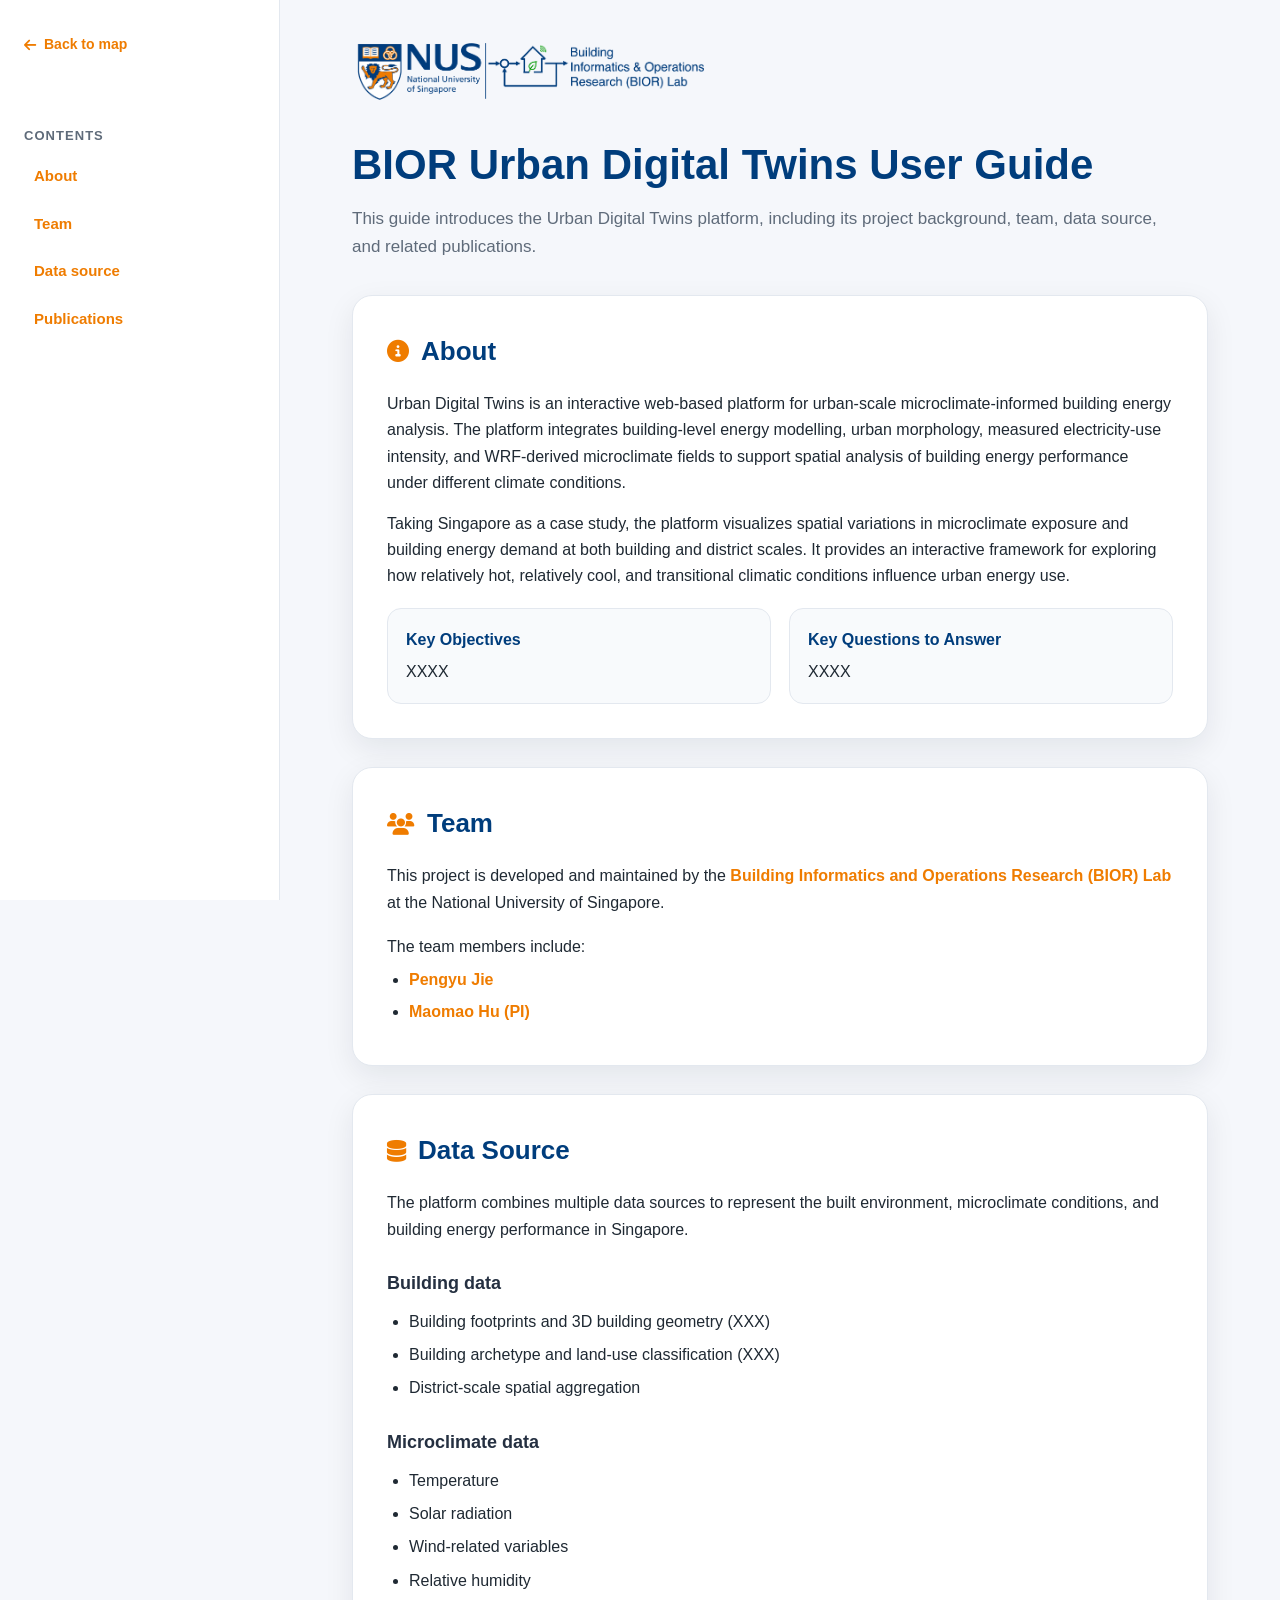
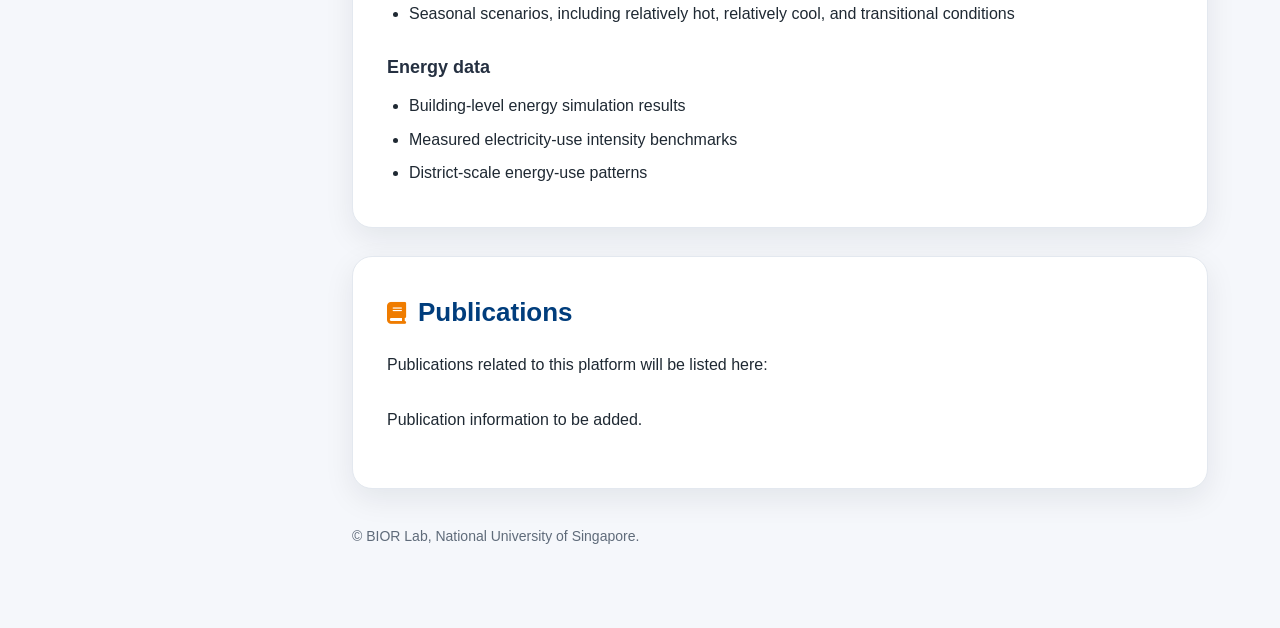
==== guide/index.html @ a91de974 "add user guide" ====
<!DOCTYPE html>
<html lang="en">
<head>
  <meta charset="UTF-8" />
  <meta name="viewport" content="width=device-width, initial-scale=1.0" />
  <title>User guide | Urban Digital Twins</title>

  <link rel="icon" href="../icon.png" />
  <link rel="stylesheet" href="https://cdnjs.cloudflare.com/ajax/libs/font-awesome/6.5.0/css/all.min.css" />

  <style>
    :root {
      --nus-blue: #003d7c;
      --nus-orange: #ef7c00;
      --text-main: #1f2933;
      --text-muted: #5f6b7a;
      --bg-main: #f5f7fb;
      --bg-card: #ffffff;
      --border: #e3e8ef;
      --shadow: 0 10px 30px rgba(15, 23, 42, 0.08);
    }

    * {
      box-sizing: border-box;
    }

    html {
      scroll-behavior: smooth;
    }

    body {
      margin: 0;
      font-family: Arial, Helvetica, sans-serif;
      background: var(--bg-main);
      color: var(--text-main);
      line-height: 1.65;
    }

    a {
      color: var(--nus-orange);
      text-decoration: none;
      font-weight: 700;
    }

    a:hover {
      color: var(--nus-blue);
      text-decoration: underline;
    }

    .page {
      display: grid;
      grid-template-columns: 280px minmax(0, 1fr);
      min-height: 100vh;
    }

    .sidebar {
      position: sticky;
      top: 0;
      height: 100vh;
      padding: 32px 24px;
      background: #ffffff;
      border-right: 1px solid var(--border);
      overflow-y: auto;
    }

    .back-link {
      display: inline-flex;
      align-items: center;
      gap: 8px;
      margin-bottom: 48px;
      color: var(--nus-orange);
      font-size: 14px;
      font-weight: 700;
      text-decoration: none;
    }

    .back-link:hover {
      color: var(--nus-blue);
      text-decoration: none;
    }

    .nav-title {
      margin: 20px 0 10px;
      font-size: 13px;
      font-weight: 700;
      color: var(--text-muted);
      text-transform: uppercase;
      letter-spacing: 0.08em;
    }

    .nav-list {
      list-style: none;
      padding: 0;
      margin: 0;
    }

    .nav-list a {
      display: block;
      padding: 8px 10px;
      border-radius: 8px;
      color: var(--nus-orange);
      font-size: 15px;
      font-weight: 700;
      text-decoration: none;
    }

    .nav-list a:hover {
      background: #fff4e8;
      color: var(--nus-blue);
      text-decoration: none;
    }

    .content {
      padding: 36px 72px 80px;
      max-width: 1180px;
    }

    .top-logo {
      display: flex;
      justify-content: flex-start;
      align-items: center;
      margin-bottom: 34px;
    }

    .top-logo img {
      width: 360px;
      max-width: 100%;
      height: auto;
    }

    .hero {
      margin-bottom: 34px;
    }

    .eyebrow {
      margin-bottom: 10px;
      color: var(--nus-orange);
      font-size: 13px;
      font-weight: 800;
      letter-spacing: 0.12em;
      text-transform: uppercase;
    }

    h1 {
      margin: 0 0 16px;
      color: var(--nus-blue);
      font-size: 42px;
      line-height: 1.15;
    }

    .hero p {
      max-width: 820px;
      margin: 0;
      color: var(--text-muted);
      font-size: 17px;
    }

    section {
      margin-top: 28px;
      padding: 34px;
      background: var(--bg-card);
      border: 1px solid var(--border);
      border-radius: 20px;
      box-shadow: var(--shadow);
    }

    h2 {
      display: flex;
      align-items: center;
      gap: 12px;
      margin: 0 0 18px;
      color: var(--nus-blue);
      font-size: 26px;
    }

    h2 i {
      color: var(--nus-orange);
      font-size: 22px;
    }

    h3 {
      margin: 26px 0 10px;
      color: #253041;
      font-size: 18px;
    }

    p {
      margin: 0 0 14px;
    }

    ul {
      margin: 10px 0 0;
      padding-left: 22px;
    }

    li {
      margin: 7px 0;
    }

    .info-grid {
      display: grid;
      grid-template-columns: repeat(2, minmax(0, 1fr));
      gap: 18px;
      margin-top: 18px;
    }

    .info-card {
      padding: 18px;
      background: #f8fafc;
      border: 1px solid var(--border);
      border-radius: 14px;
    }

    .info-card strong {
      display: block;
      margin-bottom: 6px;
      color: var(--nus-blue);
    }

    .team-intro {
      margin-top: 18px;
      margin-bottom: 6px;
      text-align: left;
    }

    .team-list {
      margin-top: 0;
      padding-left: 22px;
    }

    .team-list li {
      margin: 6px 0;
    }

    .publication-list {
      padding-left: 0;
      list-style: none;
    }

    .publication-list li {
      padding: 14px 0;
      border-bottom: 1px solid var(--border);
    }

    .publication-list li:last-child {
      border-bottom: none;
    }

    .footer {
      margin-top: 36px;
      color: var(--text-muted);
      font-size: 14px;
    }

    @media (max-width: 900px) {
      .page {
        grid-template-columns: 1fr;
      }

      .sidebar {
        position: relative;
        height: auto;
        border-right: none;
        border-bottom: 1px solid var(--border);
      }

      .content {
        padding: 28px 22px 60px;
      }

      .top-logo img {
        width: 300px;
      }

      h1 {
        font-size: 34px;
      }

      .info-grid {
        grid-template-columns: 1fr;
      }
    }
  </style>
</head>

<body>
  <div class="page">
    <aside class="sidebar">
      <a class="back-link" href="../">
        <i class="fa-solid fa-arrow-left"></i>
        Back to map
      </a>

      <div class="nav-title">Contents</div>
      <ul class="nav-list">
        <li><a href="#about">About</a></li>
        <li><a href="#team">Team</a></li>
        <li><a href="#data">Data source</a></li>
        <li><a href="#publications">Publications</a></li>
      </ul>
    </aside>

    <main class="content">
      <div class="top-logo">
        <img src="../bior_logo.png" alt="BIOR Lab logo" />
      </div>

      <div class="hero">
        <h1>BIOR Urban Digital Twins User Guide</h1>
        <p>
          This guide introduces the Urban Digital Twins platform, including its project background,
          team, data source, and related publications.
        </p>
      </div>

      <section id="about">
        <h2><i class="fa-solid fa-circle-info"></i>About</h2>

        <p>
          Urban Digital Twins is an interactive web-based platform for urban-scale
          microclimate-informed building energy analysis. The platform integrates building-level
          energy modelling, urban morphology, measured electricity-use intensity, and
          WRF-derived microclimate fields to support spatial analysis of building energy
          performance under different climate conditions.
        </p>

        <p>
          Taking Singapore as a case study, the platform visualizes spatial variations in
          microclimate exposure and building energy demand at both building and district scales.
          It provides an interactive framework for exploring how relatively hot, relatively cool,
          and transitional climatic conditions influence urban energy use.
        </p>

        <div class="info-grid">
          <div class="info-card">
            <strong>Key Objectives</strong>
            XXXX
          </div>

          <div class="info-card">
            <strong>Key Questions to Answer</strong>
            XXXX
          </div>
        </div>
      </section>

      <section id="team">
        <h2><i class="fa-solid fa-users"></i>Team</h2>

        <p>
          This project is developed and maintained by the
          <a href="https://maomaohu.net/" target="_blank" rel="noopener noreferrer">
            <strong>Building Informatics and Operations Research (BIOR) Lab</strong>
          </a>
          at the National University of Singapore.
        </p>

        <p class="team-intro">
          The team members include:
        </p>

        <ul class="team-list">
          <li>
            <a href="https://maomaohu.net/members/pengyujie/" target="_blank" rel="noopener noreferrer">
              Pengyu Jie
            </a>
          </li>
          <li>
            <a href="https://maomaohu.net/members/maomaohu/" target="_blank" rel="noopener noreferrer">
              Maomao Hu (PI)
            </a>
          </li>
        </ul>
      </section>

      <section id="data">
        <h2><i class="fa-solid fa-database"></i>Data Source</h2>

        <p>
          The platform combines multiple data sources to represent the built environment,
          microclimate conditions, and building energy performance in Singapore.
        </p>

        <h3>Building data</h3>
        <ul>
          <li>Building footprints and 3D building geometry (XXX)</li>
          <li>Building archetype and land-use classification (XXX)</li>
          <li>District-scale spatial aggregation</li>
        </ul>

        <h3>Microclimate data</h3>
        <ul>
          <li>Temperature</li>
          <li>Solar radiation</li>
          <li>Wind-related variables</li>
          <li>Relative humidity</li>
          <li>Seasonal scenarios, including relatively hot, relatively cool, and transitional conditions</li>
        </ul>

        <h3>Energy data</h3>
        <ul>
          <li>Building-level energy simulation results</li>
          <li>Measured electricity-use intensity benchmarks</li>
          <li>District-scale energy-use patterns</li>
        </ul>
      </section>

      <section id="publications">
        <h2><i class="fa-solid fa-book"></i>Publications</h2>

        <p>
          Publications related to this platform will be listed here:
        </p>

        <ul class="publication-list">
          <li>
            Publication information to be added.
          </li>
        </ul>
      </section>

      <div class="footer">
        © BIOR Lab, National University of Singapore.
      </div>
    </main>
  </div>
</body>
</html>
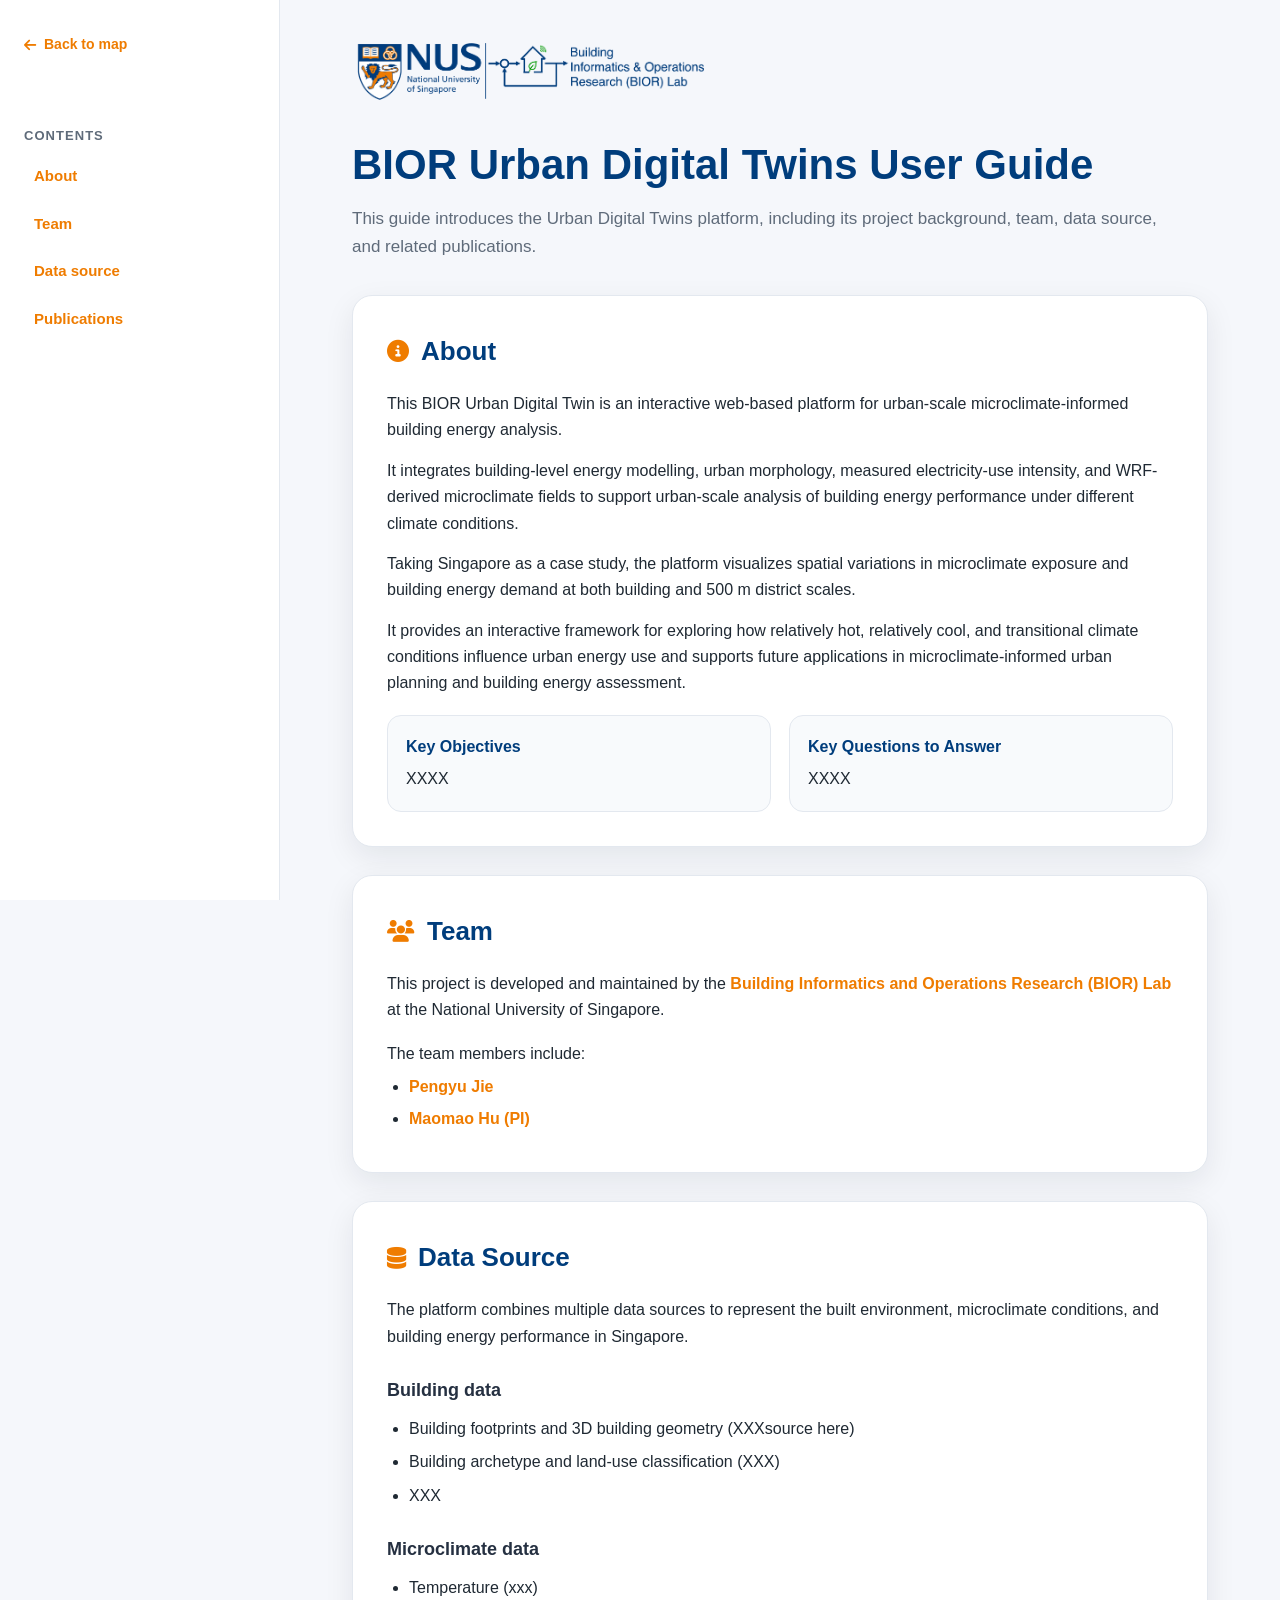
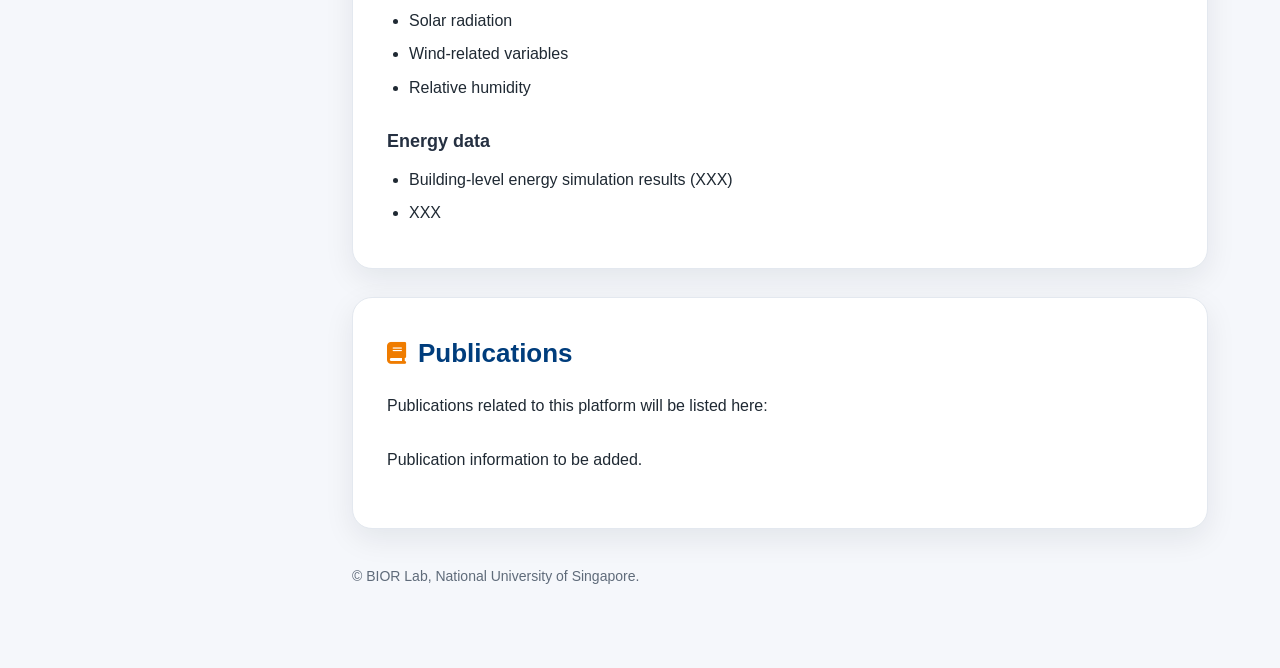
==== commit 3a072493: "abbreviation full name" ====
--- a/guide/index.html
+++ b/guide/index.html
@@ -316,20 +316,29 @@
       <section id="about">
         <h2><i class="fa-solid fa-circle-info"></i>About</h2>
 
-        <p>
-          Urban Digital Twins is an interactive web-based platform for urban-scale
-          microclimate-informed building energy analysis. The platform integrates building-level
-          energy modelling, urban morphology, measured electricity-use intensity, and
-          WRF-derived microclimate fields to support spatial analysis of building energy
-          performance under different climate conditions.
-        </p>
-
-        <p>
-          Taking Singapore as a case study, the platform visualizes spatial variations in
-          microclimate exposure and building energy demand at both building and district scales.
-          It provides an interactive framework for exploring how relatively hot, relatively cool,
-          and transitional climatic conditions influence urban energy use.
-        </p>
+          <p>
+            This BIOR Urban Digital Twin is an interactive web-based platform for urban-scale
+            microclimate-informed building energy analysis.
+          </p>
+
+          <p>
+            It integrates building-level energy modelling, urban morphology,
+            measured electricity-use intensity, and WRF-derived microclimate fields to support
+            urban-scale analysis of building energy performance under different climate conditions.
+          </p>
+
+          <p>
+            Taking Singapore as a case study, the platform visualizes spatial variations in
+            microclimate exposure and building energy demand at both building and 500 m district
+            scales.
+          </p>
+
+          <p>
+            It provides an interactive framework for exploring how relatively hot,
+            relatively cool, and transitional climate conditions influence urban energy use and
+            supports future applications in microclimate-informed urban planning and building
+            energy assessment.
+          </p>
 
         <div class="info-grid">
           <div class="info-card">
@@ -383,25 +392,23 @@
 
         <h3>Building data</h3>
         <ul>
-          <li>Building footprints and 3D building geometry (XXX)</li>
+          <li>Building footprints and 3D building geometry (XXXsource here)</li>
           <li>Building archetype and land-use classification (XXX)</li>
-          <li>District-scale spatial aggregation</li>
+          <li>XXX</li>
         </ul>
 
         <h3>Microclimate data</h3>
         <ul>
-          <li>Temperature</li>
+          <li>Temperature (xxx)</li>
           <li>Solar radiation</li>
           <li>Wind-related variables</li>
           <li>Relative humidity</li>
-          <li>Seasonal scenarios, including relatively hot, relatively cool, and transitional conditions</li>
         </ul>
 
         <h3>Energy data</h3>
         <ul>
-          <li>Building-level energy simulation results</li>
-          <li>Measured electricity-use intensity benchmarks</li>
-          <li>District-scale energy-use patterns</li>
+          <li>Building-level energy simulation results (XXX)</li>
+          <li>XXX</li>
         </ul>
       </section>
 
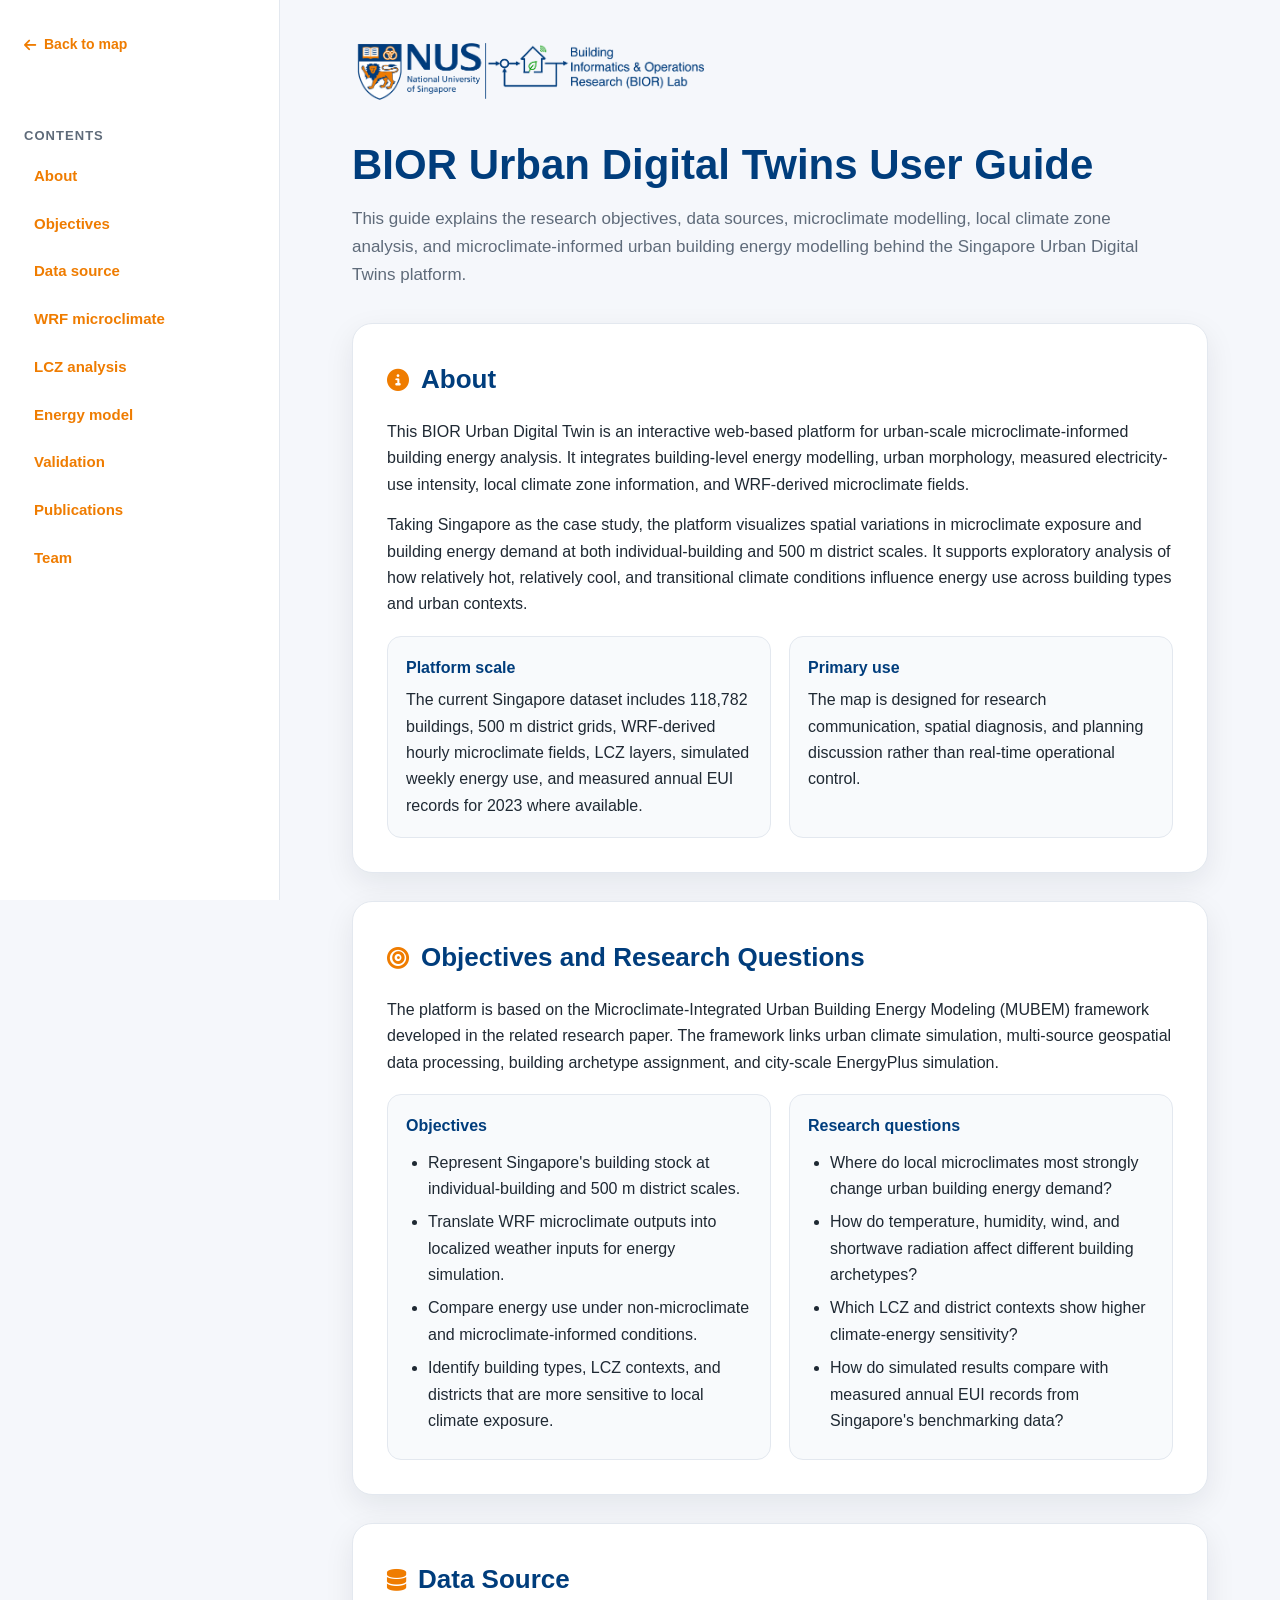
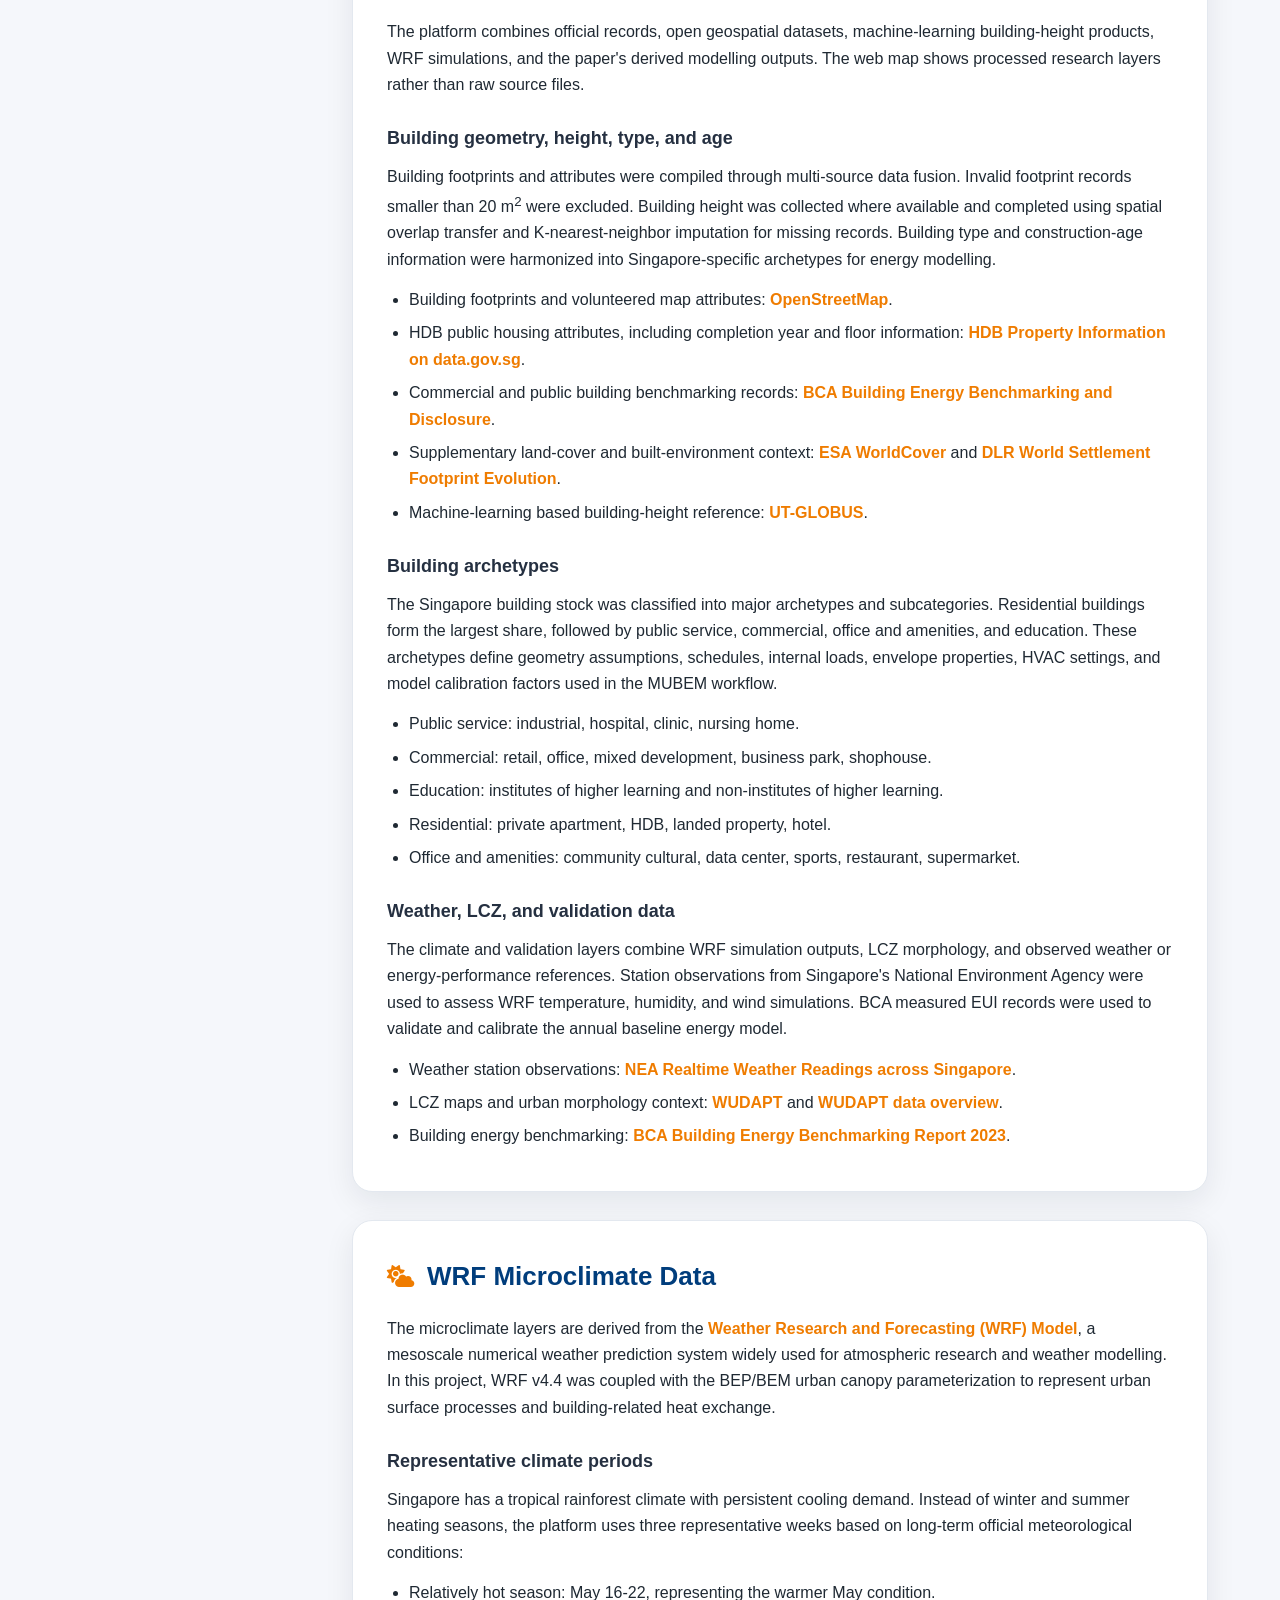
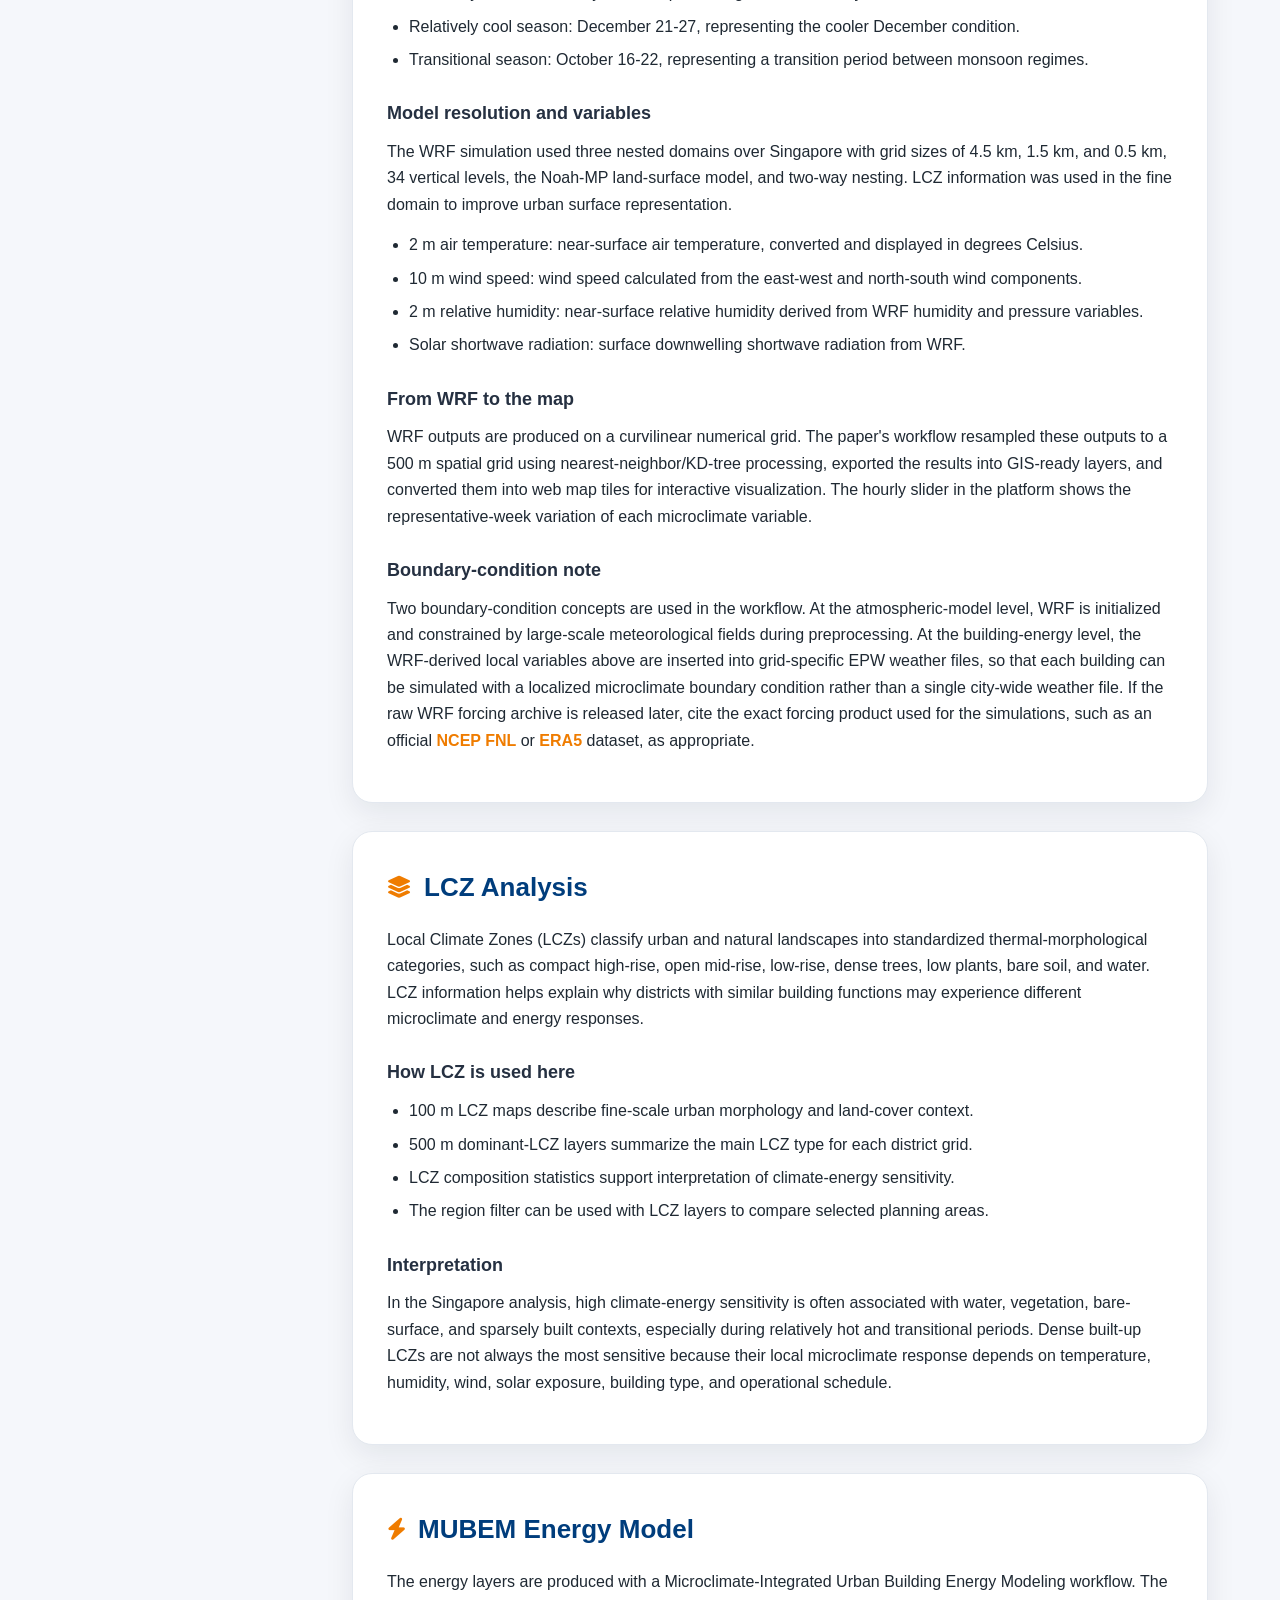
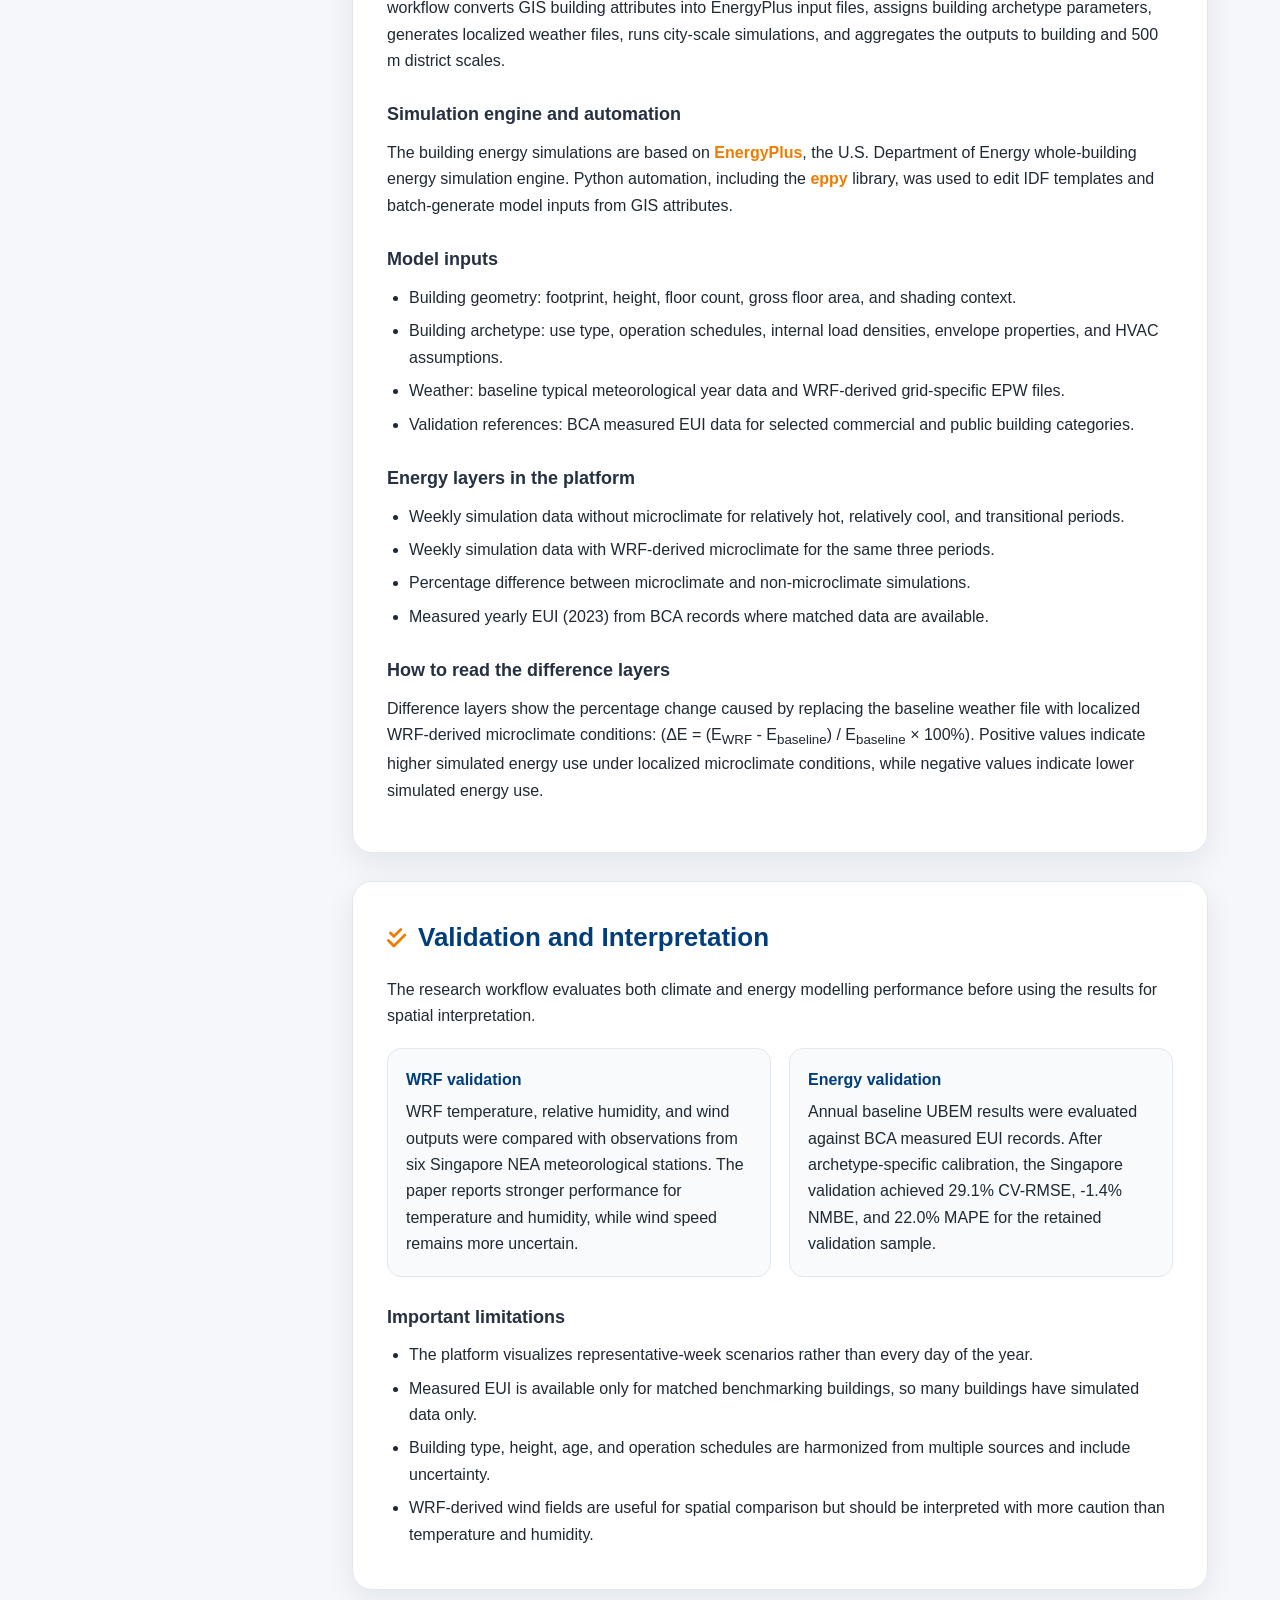
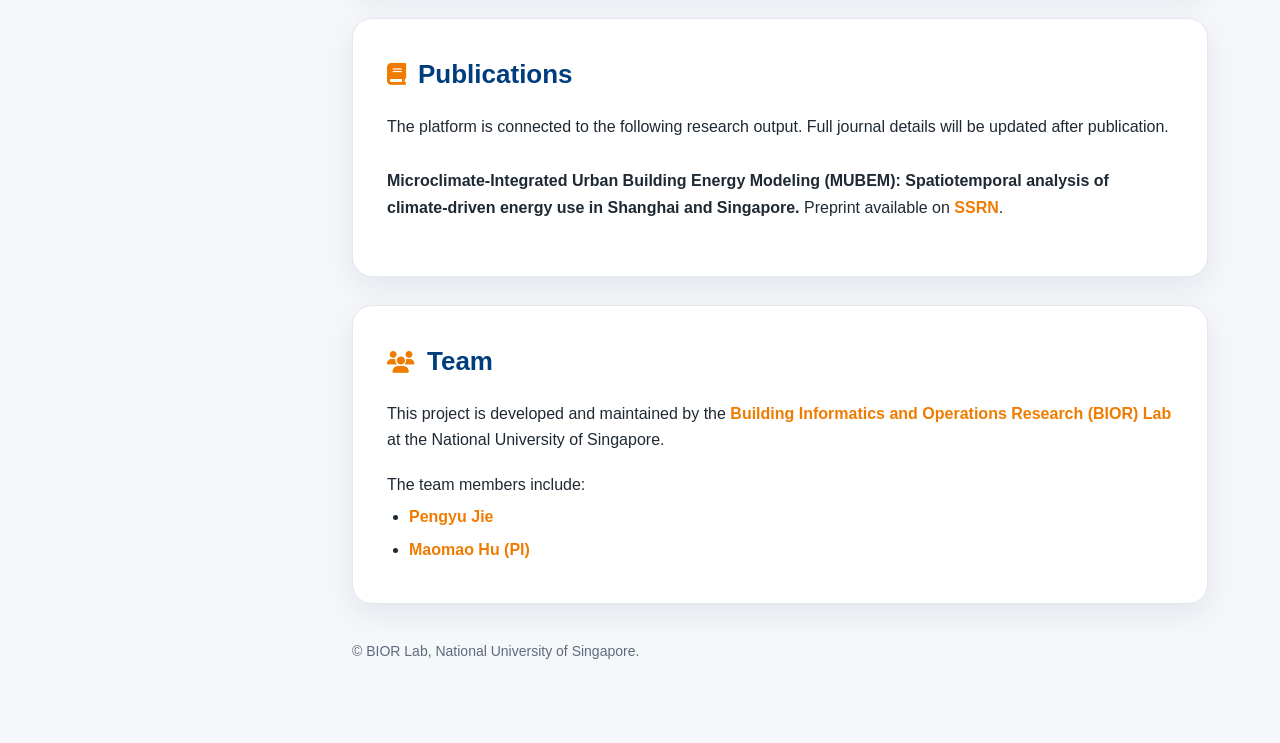
==== commit 27310185: "Clarify weather and EUI labels" ====
--- a/guide/index.html
+++ b/guide/index.html
@@ -294,9 +294,14 @@
       <div class="nav-title">Contents</div>
       <ul class="nav-list">
         <li><a href="#about">About</a></li>
+        <li><a href="#objectives">Objectives</a></li>
+        <li><a href="#data">Data source</a></li>
+        <li><a href="#microclimate">WRF microclimate</a></li>
+        <li><a href="#lcz">LCZ analysis</a></li>
+        <li><a href="#energy">Energy model</a></li>
+        <li><a href="#validation">Validation</a></li>
+        <li><a href="#publications">Publications</a></li>
         <li><a href="#team">Team</a></li>
-        <li><a href="#data">Data source</a></li>
-        <li><a href="#publications">Publications</a></li>
       </ul>
     </aside>
 
@@ -308,49 +313,356 @@
       <div class="hero">
         <h1>BIOR Urban Digital Twins User Guide</h1>
         <p>
-          This guide introduces the Urban Digital Twins platform, including its project background,
-          team, data source, and related publications.
+          This guide explains the research objectives, data sources, microclimate modelling,
+          local climate zone analysis, and microclimate-informed urban building energy modelling
+          behind the Singapore Urban Digital Twins platform.
         </p>
       </div>
 
       <section id="about">
         <h2><i class="fa-solid fa-circle-info"></i>About</h2>
 
-          <p>
-            This BIOR Urban Digital Twin is an interactive web-based platform for urban-scale
-            microclimate-informed building energy analysis.
-          </p>
-
-          <p>
-            It integrates building-level energy modelling, urban morphology,
-            measured electricity-use intensity, and WRF-derived microclimate fields to support
-            urban-scale analysis of building energy performance under different climate conditions.
-          </p>
-
-          <p>
-            Taking Singapore as a case study, the platform visualizes spatial variations in
-            microclimate exposure and building energy demand at both building and 500 m district
-            scales.
-          </p>
-
-          <p>
-            It provides an interactive framework for exploring how relatively hot,
-            relatively cool, and transitional climate conditions influence urban energy use and
-            supports future applications in microclimate-informed urban planning and building
-            energy assessment.
-          </p>
+        <p>
+          This BIOR Urban Digital Twin is an interactive web-based platform for urban-scale
+          microclimate-informed building energy analysis. It integrates building-level energy
+          modelling, urban morphology, measured electricity-use intensity, local climate zone
+          information, and WRF-derived microclimate fields.
+        </p>
+
+        <p>
+          Taking Singapore as the case study, the platform visualizes spatial variations in
+          microclimate exposure and building energy demand at both individual-building and 500 m
+          district scales. It supports exploratory analysis of how relatively hot, relatively cool,
+          and transitional climate conditions influence energy use across building types and urban
+          contexts.
+        </p>
 
         <div class="info-grid">
           <div class="info-card">
-            <strong>Key Objectives</strong>
-            XXXX
+            <strong>Platform scale</strong>
+            The current Singapore dataset includes 118,782 buildings, 500 m district grids,
+            WRF-derived hourly microclimate fields, LCZ layers, simulated weekly energy use,
+            and measured annual EUI records for 2023 where available.
           </div>
 
           <div class="info-card">
-            <strong>Key Questions to Answer</strong>
-            XXXX
+            <strong>Primary use</strong>
+            The map is designed for research communication, spatial diagnosis, and planning
+            discussion rather than real-time operational control.
           </div>
         </div>
+      </section>
+
+      <section id="objectives">
+        <h2><i class="fa-solid fa-bullseye"></i>Objectives and Research Questions</h2>
+
+        <p>
+          The platform is based on the Microclimate-Integrated Urban Building Energy Modeling
+          (MUBEM) framework developed in the related research paper. The framework links urban
+          climate simulation, multi-source geospatial data processing, building archetype
+          assignment, and city-scale EnergyPlus simulation.
+        </p>
+
+        <div class="info-grid">
+          <div class="info-card">
+            <strong>Objectives</strong>
+            <ul>
+              <li>Represent Singapore's building stock at individual-building and 500 m district scales.</li>
+              <li>Translate WRF microclimate outputs into localized weather inputs for energy simulation.</li>
+              <li>Compare energy use under non-microclimate and microclimate-informed conditions.</li>
+              <li>Identify building types, LCZ contexts, and districts that are more sensitive to local climate exposure.</li>
+            </ul>
+          </div>
+
+          <div class="info-card">
+            <strong>Research questions</strong>
+            <ul>
+              <li>Where do local microclimates most strongly change urban building energy demand?</li>
+              <li>How do temperature, humidity, wind, and shortwave radiation affect different building archetypes?</li>
+              <li>Which LCZ and district contexts show higher climate-energy sensitivity?</li>
+              <li>How do simulated results compare with measured annual EUI records from Singapore's benchmarking data?</li>
+            </ul>
+          </div>
+        </div>
+      </section>
+
+      <section id="data">
+        <h2><i class="fa-solid fa-database"></i>Data Source</h2>
+
+        <p>
+          The platform combines official records, open geospatial datasets, machine-learning
+          building-height products, WRF simulations, and the paper's derived modelling outputs.
+          The web map shows processed research layers rather than raw source files.
+        </p>
+
+        <h3>Building geometry, height, type, and age</h3>
+        <p>
+          Building footprints and attributes were compiled through multi-source data fusion.
+          Invalid footprint records smaller than 20 m<sup>2</sup> were excluded. Building height
+          was collected where available and completed using spatial overlap transfer and
+          K-nearest-neighbor imputation for missing records. Building type and construction-age
+          information were harmonized into Singapore-specific archetypes for energy modelling.
+        </p>
+
+        <ul>
+          <li>
+            Building footprints and volunteered map attributes:
+            <a href="https://www.openstreetmap.org/about/en" target="_blank" rel="noopener noreferrer">OpenStreetMap</a>.
+          </li>
+          <li>
+            HDB public housing attributes, including completion year and floor information:
+            <a href="https://data.gov.sg/dataset/hdb-property-information" target="_blank" rel="noopener noreferrer">HDB Property Information on data.gov.sg</a>.
+          </li>
+          <li>
+            Commercial and public building benchmarking records:
+            <a href="https://www1.bca.gov.sg/buildsg/sustainability/regulatory-requirements-for-existing-buildings/bca-building-energy-benchmarking-and-disclosure" target="_blank" rel="noopener noreferrer">BCA Building Energy Benchmarking and Disclosure</a>.
+          </li>
+          <li>
+            Supplementary land-cover and built-environment context:
+            <a href="https://esa-worldcover.org/en" target="_blank" rel="noopener noreferrer">ESA WorldCover</a>
+            and
+            <a href="https://web.geoservice.dlr.de/web/datasets/wsf_evo" target="_blank" rel="noopener noreferrer">DLR World Settlement Footprint Evolution</a>.
+          </li>
+          <li>
+            Machine-learning based building-height reference:
+            <a href="https://www.nature.com/articles/s41597-024-03719-w" target="_blank" rel="noopener noreferrer">UT-GLOBUS</a>.
+          </li>
+        </ul>
+
+        <h3>Building archetypes</h3>
+        <p>
+          The Singapore building stock was classified into major archetypes and subcategories.
+          Residential buildings form the largest share, followed by public service, commercial,
+          office and amenities, and education. These archetypes define geometry assumptions,
+          schedules, internal loads, envelope properties, HVAC settings, and model calibration
+          factors used in the MUBEM workflow.
+        </p>
+
+        <ul>
+          <li>Public service: industrial, hospital, clinic, nursing home.</li>
+          <li>Commercial: retail, office, mixed development, business park, shophouse.</li>
+          <li>Education: institutes of higher learning and non-institutes of higher learning.</li>
+          <li>Residential: private apartment, HDB, landed property, hotel.</li>
+          <li>Office and amenities: community cultural, data center, sports, restaurant, supermarket.</li>
+        </ul>
+
+        <h3>Weather, LCZ, and validation data</h3>
+        <p>
+          The climate and validation layers combine WRF simulation outputs, LCZ morphology,
+          and observed weather or energy-performance references. Station observations from
+          Singapore's National Environment Agency were used to assess WRF temperature,
+          humidity, and wind simulations. BCA measured EUI records were used to validate and
+          calibrate the annual baseline energy model.
+        </p>
+
+        <ul>
+          <li>
+            Weather station observations:
+            <a href="https://data.gov.sg/collections/1459/view" target="_blank" rel="noopener noreferrer">NEA Realtime Weather Readings across Singapore</a>.
+          </li>
+          <li>
+            LCZ maps and urban morphology context:
+            <a href="https://www.wudapt.org/wudapt/" target="_blank" rel="noopener noreferrer">WUDAPT</a>
+            and
+            <a href="https://www.wudapt.org/data-overview/" target="_blank" rel="noopener noreferrer">WUDAPT data overview</a>.
+          </li>
+          <li>
+            Building energy benchmarking:
+            <a href="https://www1.bca.gov.sg/docs/default-source/docs-corp-buildsg/sustainability/bca-building-energy-benchmarking-report-2023.pdf" target="_blank" rel="noopener noreferrer">BCA Building Energy Benchmarking Report 2023</a>.
+          </li>
+        </ul>
+      </section>
+
+      <section id="microclimate">
+        <h2><i class="fa-solid fa-cloud-sun"></i>WRF Microclimate Data</h2>
+
+        <p>
+          The microclimate layers are derived from the
+          <a href="https://www.mmm.ucar.edu/models/wrf" target="_blank" rel="noopener noreferrer">Weather Research and Forecasting (WRF) Model</a>,
+          a mesoscale numerical weather prediction system widely used for atmospheric research
+          and weather modelling. In this project, WRF v4.4 was coupled with the BEP/BEM urban
+          canopy parameterization to represent urban surface processes and building-related heat
+          exchange.
+        </p>
+
+        <h3>Representative climate periods</h3>
+        <p>
+          Singapore has a tropical rainforest climate with persistent cooling demand. Instead of
+          winter and summer heating seasons, the platform uses three representative weeks based
+          on long-term official meteorological conditions:
+        </p>
+
+        <ul>
+          <li>Relatively hot season: May 16-22, representing the warmer May condition.</li>
+          <li>Relatively cool season: December 21-27, representing the cooler December condition.</li>
+          <li>Transitional season: October 16-22, representing a transition period between monsoon regimes.</li>
+        </ul>
+
+        <h3>Model resolution and variables</h3>
+        <p>
+          The WRF simulation used three nested domains over Singapore with grid sizes of 4.5 km,
+          1.5 km, and 0.5 km, 34 vertical levels, the Noah-MP land-surface model, and two-way
+          nesting. LCZ information was used in the fine domain to improve urban surface
+          representation.
+        </p>
+
+        <ul>
+          <li>2 m air temperature: near-surface air temperature, converted and displayed in degrees Celsius.</li>
+          <li>10 m wind speed: wind speed calculated from the east-west and north-south wind components.</li>
+          <li>2 m relative humidity: near-surface relative humidity derived from WRF humidity and pressure variables.</li>
+          <li>Solar shortwave radiation: surface downwelling shortwave radiation from WRF.</li>
+        </ul>
+
+        <h3>From WRF to the map</h3>
+        <p>
+          WRF outputs are produced on a curvilinear numerical grid. The paper's workflow resampled
+          these outputs to a 500 m spatial grid using nearest-neighbor/KD-tree processing, exported
+          the results into GIS-ready layers, and converted them into web map tiles for interactive
+          visualization. The hourly slider in the platform shows the representative-week variation
+          of each microclimate variable.
+        </p>
+
+        <h3>Boundary-condition note</h3>
+        <p>
+          Two boundary-condition concepts are used in the workflow. At the atmospheric-model level,
+          WRF is initialized and constrained by large-scale meteorological fields during
+          preprocessing. At the building-energy level, the WRF-derived local variables above are
+          inserted into grid-specific EPW weather files, so that each building can be simulated
+          with a localized microclimate boundary condition rather than a single city-wide weather
+          file. If the raw WRF forcing archive is released later, cite the exact forcing product
+          used for the simulations, such as an official
+          <a href="https://oidc.rda.ucar.edu/datasets/d083002/detailed_metadata/" target="_blank" rel="noopener noreferrer">NCEP FNL</a>
+          or
+          <a href="https://www.ecmwf.int/en/forecasts/dataset/ecmwf-reanalysis-v5" target="_blank" rel="noopener noreferrer">ERA5</a>
+          dataset, as appropriate.
+        </p>
+      </section>
+
+      <section id="lcz">
+        <h2><i class="fa-solid fa-layer-group"></i>LCZ Analysis</h2>
+
+        <p>
+          Local Climate Zones (LCZs) classify urban and natural landscapes into standardized
+          thermal-morphological categories, such as compact high-rise, open mid-rise, low-rise,
+          dense trees, low plants, bare soil, and water. LCZ information helps explain why
+          districts with similar building functions may experience different microclimate and
+          energy responses.
+        </p>
+
+        <h3>How LCZ is used here</h3>
+        <ul>
+          <li>100 m LCZ maps describe fine-scale urban morphology and land-cover context.</li>
+          <li>500 m dominant-LCZ layers summarize the main LCZ type for each district grid.</li>
+          <li>LCZ composition statistics support interpretation of climate-energy sensitivity.</li>
+          <li>The region filter can be used with LCZ layers to compare selected planning areas.</li>
+        </ul>
+
+        <h3>Interpretation</h3>
+        <p>
+          In the Singapore analysis, high climate-energy sensitivity is often associated with
+          water, vegetation, bare-surface, and sparsely built contexts, especially during
+          relatively hot and transitional periods. Dense built-up LCZs are not always the most
+          sensitive because their local microclimate response depends on temperature, humidity,
+          wind, solar exposure, building type, and operational schedule.
+        </p>
+      </section>
+
+      <section id="energy">
+        <h2><i class="fa-solid fa-bolt"></i>MUBEM Energy Model</h2>
+
+        <p>
+          The energy layers are produced with a Microclimate-Integrated Urban Building Energy
+          Modeling workflow. The workflow converts GIS building attributes into EnergyPlus input
+          files, assigns building archetype parameters, generates localized weather files, runs
+          city-scale simulations, and aggregates the outputs to building and 500 m district scales.
+        </p>
+
+        <h3>Simulation engine and automation</h3>
+        <p>
+          The building energy simulations are based on
+          <a href="https://energyplus.net/" target="_blank" rel="noopener noreferrer">EnergyPlus</a>,
+          the U.S. Department of Energy whole-building energy simulation engine. Python automation,
+          including the
+          <a href="https://eppy.readthedocs.io/" target="_blank" rel="noopener noreferrer">eppy</a>
+          library, was used to edit IDF templates and batch-generate model inputs from GIS
+          attributes.
+        </p>
+
+        <h3>Model inputs</h3>
+        <ul>
+          <li>Building geometry: footprint, height, floor count, gross floor area, and shading context.</li>
+          <li>Building archetype: use type, operation schedules, internal load densities, envelope properties, and HVAC assumptions.</li>
+          <li>Weather: baseline typical meteorological year data and WRF-derived grid-specific EPW files.</li>
+          <li>Validation references: BCA measured EUI data for selected commercial and public building categories.</li>
+        </ul>
+
+        <h3>Energy layers in the platform</h3>
+        <ul>
+          <li>Weekly simulation data without microclimate for relatively hot, relatively cool, and transitional periods.</li>
+          <li>Weekly simulation data with WRF-derived microclimate for the same three periods.</li>
+          <li>Percentage difference between microclimate and non-microclimate simulations.</li>
+          <li>Measured yearly EUI (2023) from BCA records where matched data are available.</li>
+        </ul>
+
+        <h3>How to read the difference layers</h3>
+        <p>
+          Difference layers show the percentage change caused by replacing the baseline weather
+          file with localized WRF-derived microclimate conditions:
+          (&Delta;E = (E<sub>WRF</sub> - E<sub>baseline</sub>) / E<sub>baseline</sub> &times; 100%).
+          Positive values indicate higher simulated energy use under localized microclimate
+          conditions, while negative values indicate lower simulated energy use.
+        </p>
+      </section>
+
+      <section id="validation">
+        <h2><i class="fa-solid fa-check-double"></i>Validation and Interpretation</h2>
+
+        <p>
+          The research workflow evaluates both climate and energy modelling performance before
+          using the results for spatial interpretation.
+        </p>
+
+        <div class="info-grid">
+          <div class="info-card">
+            <strong>WRF validation</strong>
+            WRF temperature, relative humidity, and wind outputs were compared with observations
+            from six Singapore NEA meteorological stations. The paper reports stronger performance
+            for temperature and humidity, while wind speed remains more uncertain.
+          </div>
+
+          <div class="info-card">
+            <strong>Energy validation</strong>
+            Annual baseline UBEM results were evaluated against BCA measured EUI records. After
+            archetype-specific calibration, the Singapore validation achieved 29.1% CV-RMSE,
+            -1.4% NMBE, and 22.0% MAPE for the retained validation sample.
+          </div>
+        </div>
+
+        <h3>Important limitations</h3>
+        <ul>
+          <li>The platform visualizes representative-week scenarios rather than every day of the year.</li>
+          <li>Measured EUI is available only for matched benchmarking buildings, so many buildings have simulated data only.</li>
+          <li>Building type, height, age, and operation schedules are harmonized from multiple sources and include uncertainty.</li>
+          <li>WRF-derived wind fields are useful for spatial comparison but should be interpreted with more caution than temperature and humidity.</li>
+        </ul>
+      </section>
+
+      <section id="publications">
+        <h2><i class="fa-solid fa-book"></i>Publications</h2>
+
+        <p>
+          The platform is connected to the following research output. Full journal details will be
+          updated after publication.
+        </p>
+
+        <ul class="publication-list">
+          <li>
+            <strong>Microclimate-Integrated Urban Building Energy Modeling (MUBEM):
+            Spatiotemporal analysis of climate-driven energy use in Shanghai and Singapore.</strong>
+            Preprint available on
+            <a href="https://papers.ssrn.com/sol3/papers.cfm?abstract_id=6203923" target="_blank" rel="noopener noreferrer">SSRN</a>.
+          </li>
+        </ul>
       </section>
 
       <section id="team">
@@ -382,54 +694,10 @@
         </ul>
       </section>
 
-      <section id="data">
-        <h2><i class="fa-solid fa-database"></i>Data Source</h2>
-
-        <p>
-          The platform combines multiple data sources to represent the built environment,
-          microclimate conditions, and building energy performance in Singapore.
-        </p>
-
-        <h3>Building data</h3>
-        <ul>
-          <li>Building footprints and 3D building geometry (XXXsource here)</li>
-          <li>Building archetype and land-use classification (XXX)</li>
-          <li>XXX</li>
-        </ul>
-
-        <h3>Microclimate data</h3>
-        <ul>
-          <li>Temperature (xxx)</li>
-          <li>Solar radiation</li>
-          <li>Wind-related variables</li>
-          <li>Relative humidity</li>
-        </ul>
-
-        <h3>Energy data</h3>
-        <ul>
-          <li>Building-level energy simulation results (XXX)</li>
-          <li>XXX</li>
-        </ul>
-      </section>
-
-      <section id="publications">
-        <h2><i class="fa-solid fa-book"></i>Publications</h2>
-
-        <p>
-          Publications related to this platform will be listed here:
-        </p>
-
-        <ul class="publication-list">
-          <li>
-            Publication information to be added.
-          </li>
-        </ul>
-      </section>
-
       <div class="footer">
-        © BIOR Lab, National University of Singapore.
+        &copy; BIOR Lab, National University of Singapore.
       </div>
     </main>
   </div>
 </body>
-</html>+</html>
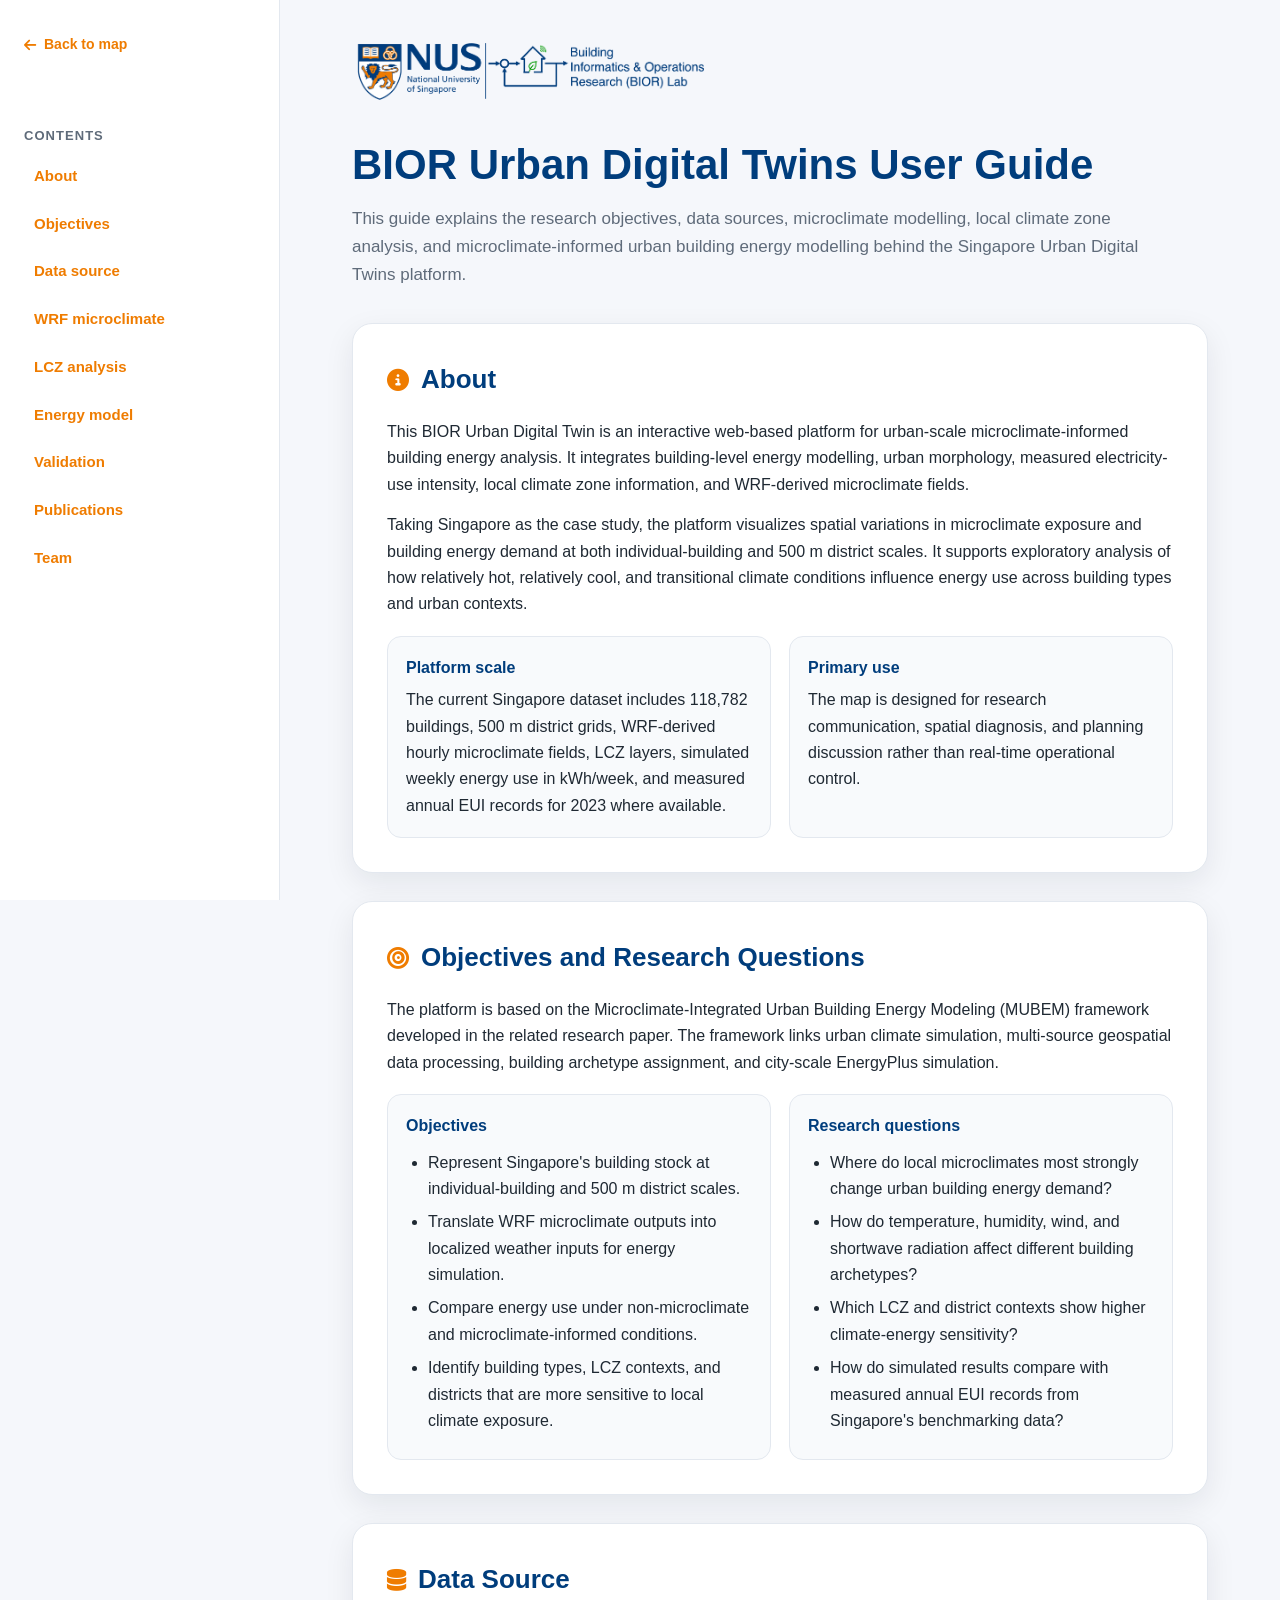
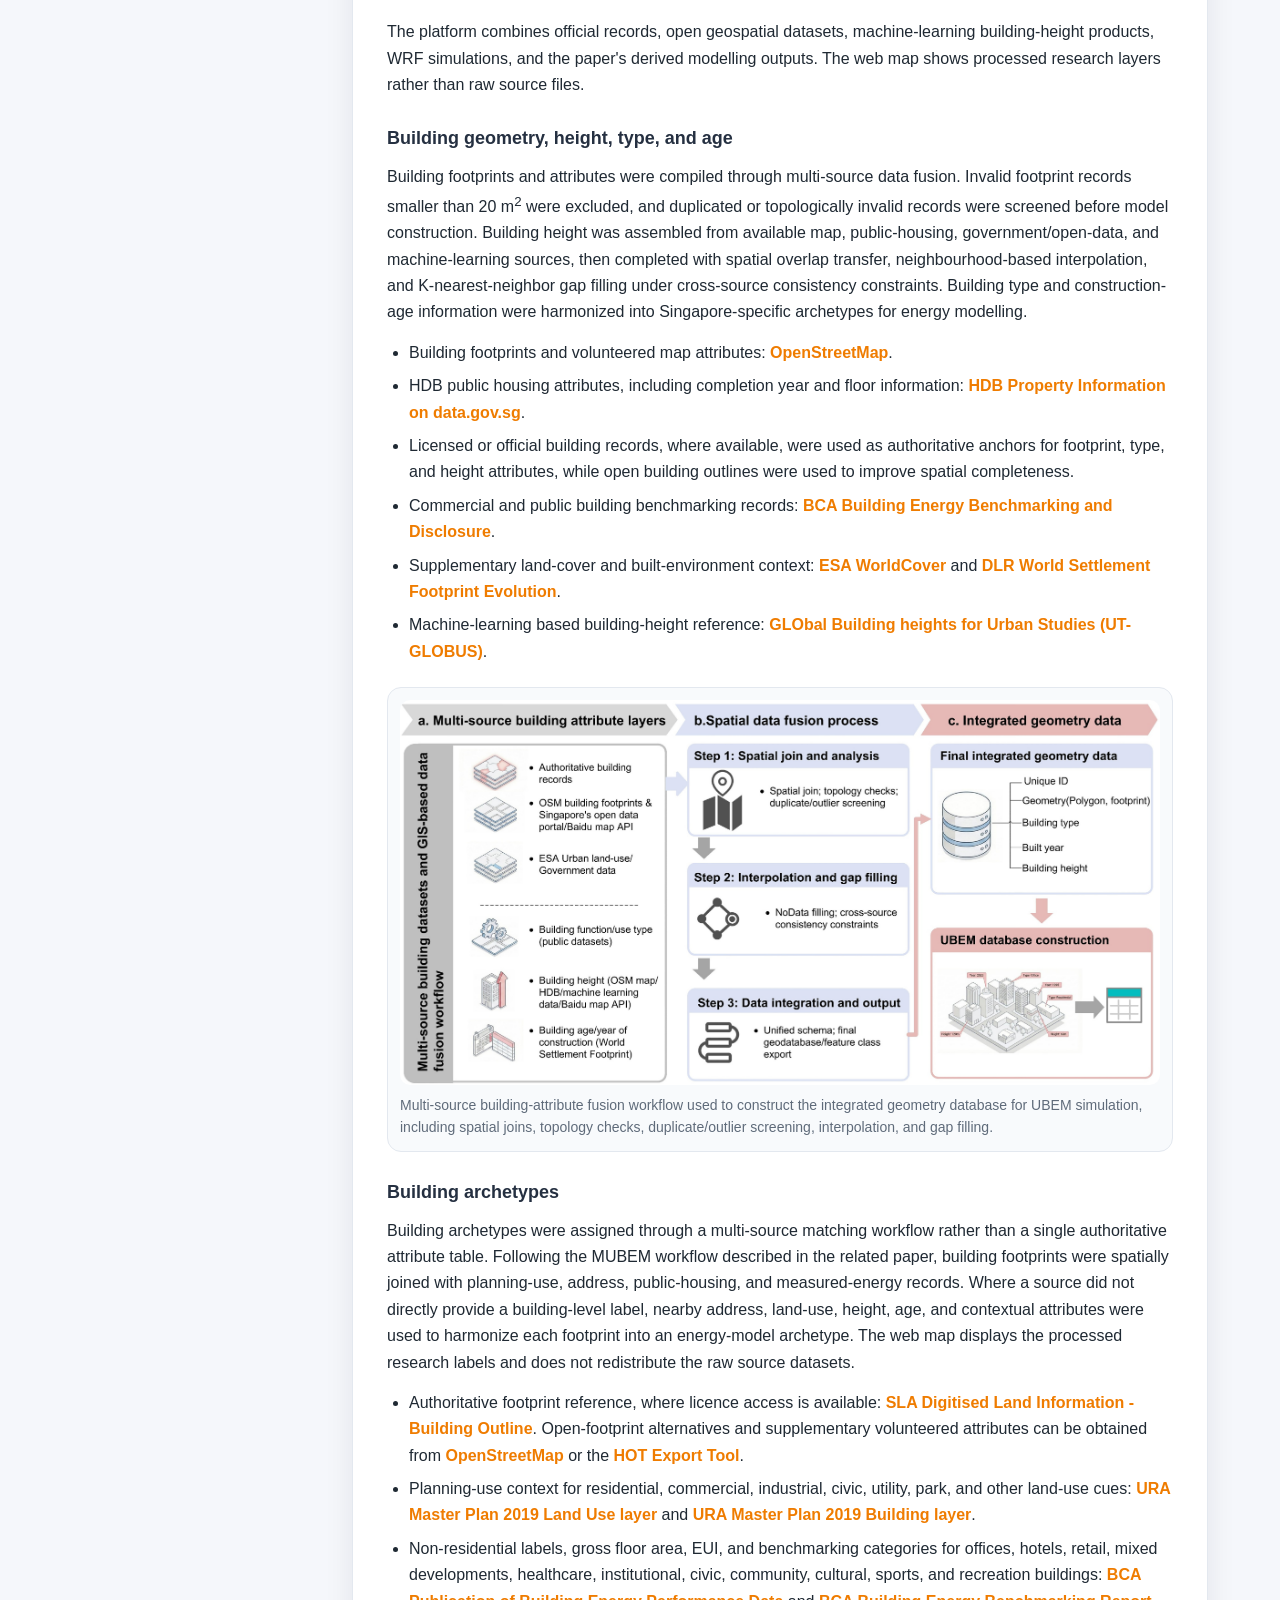
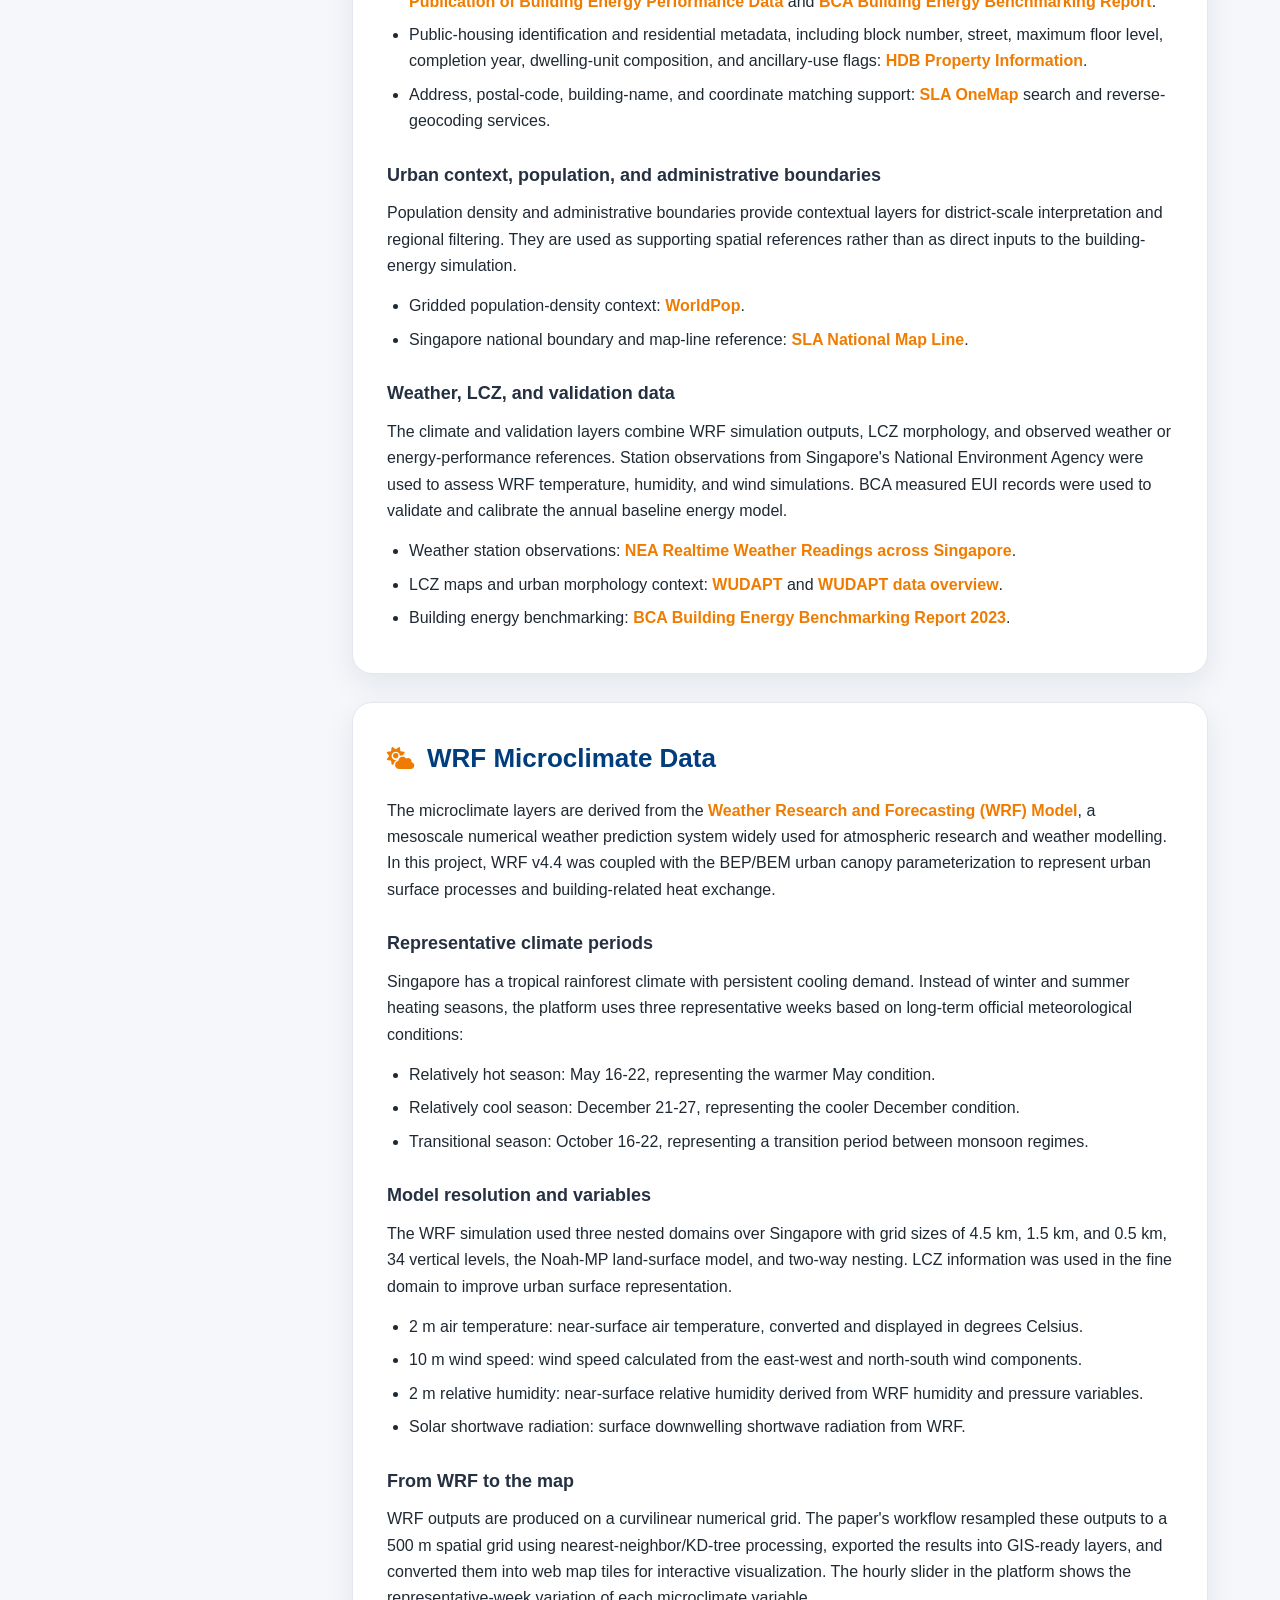
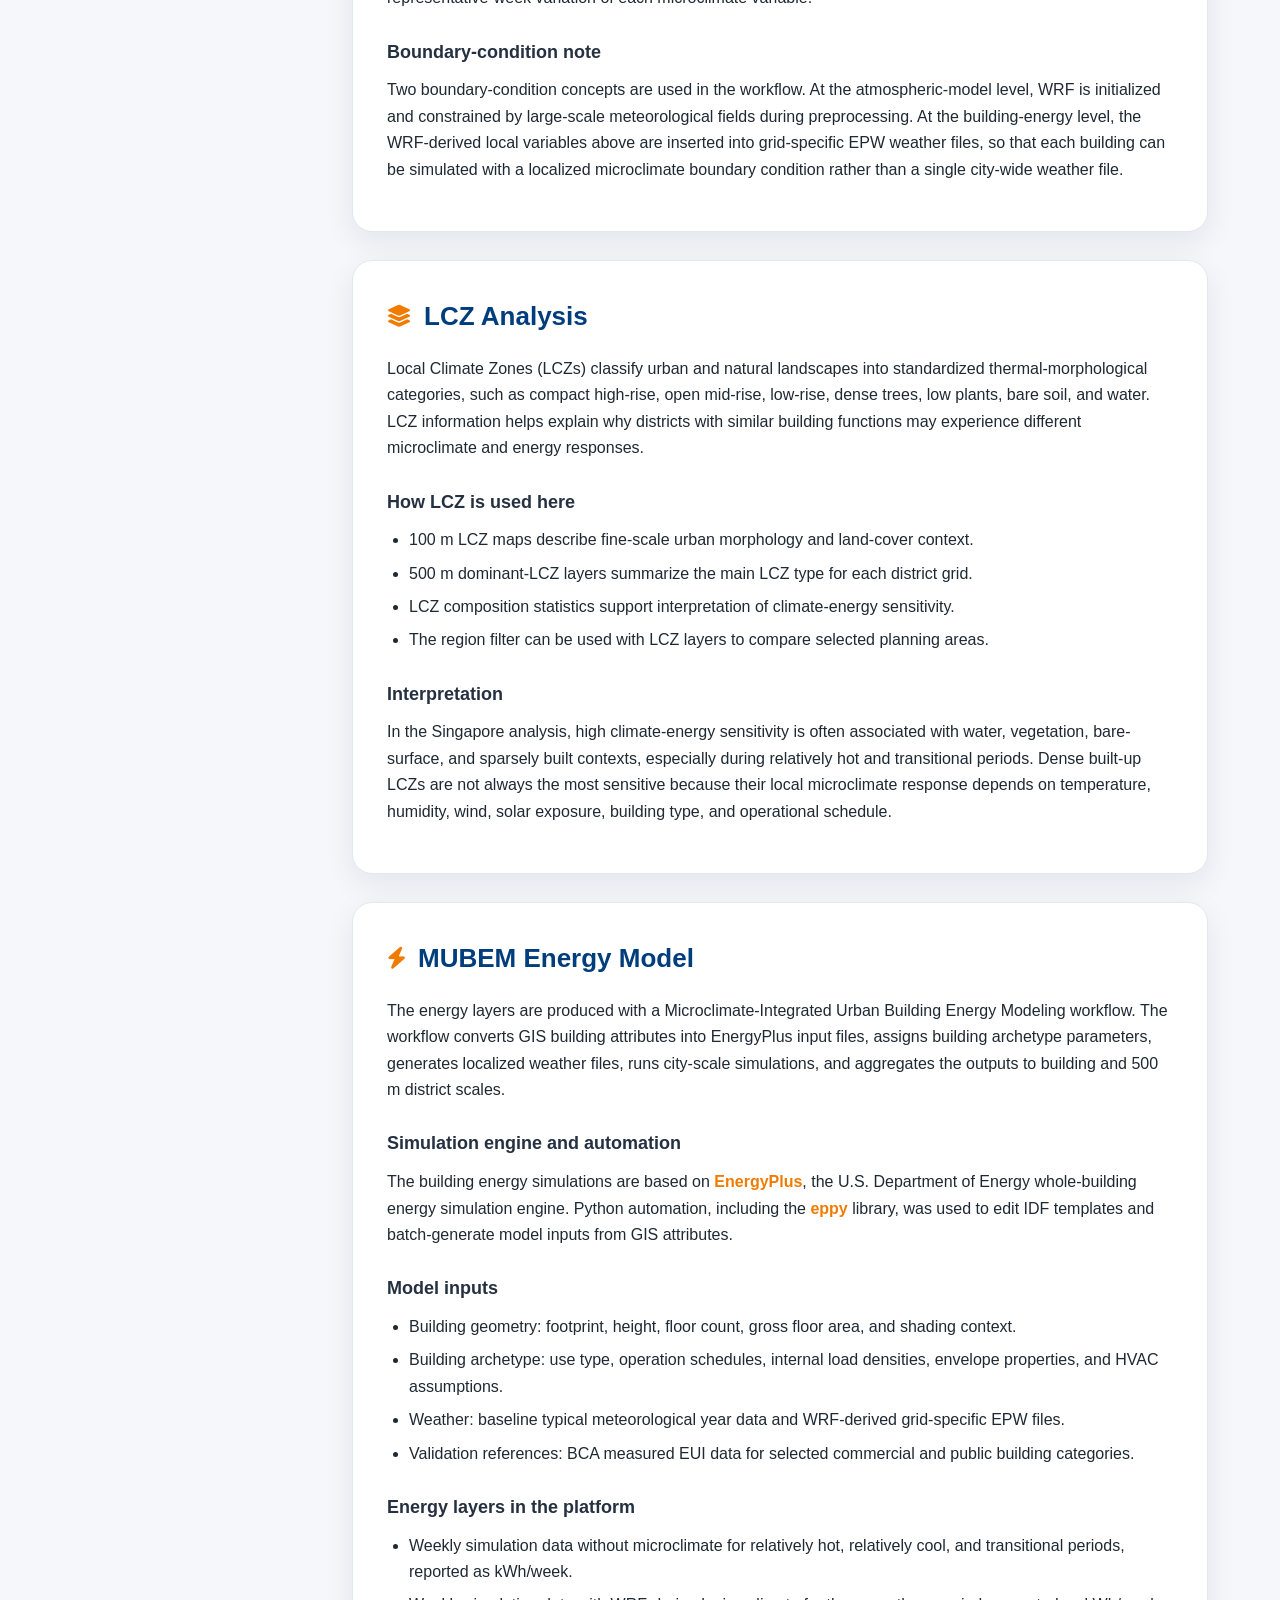
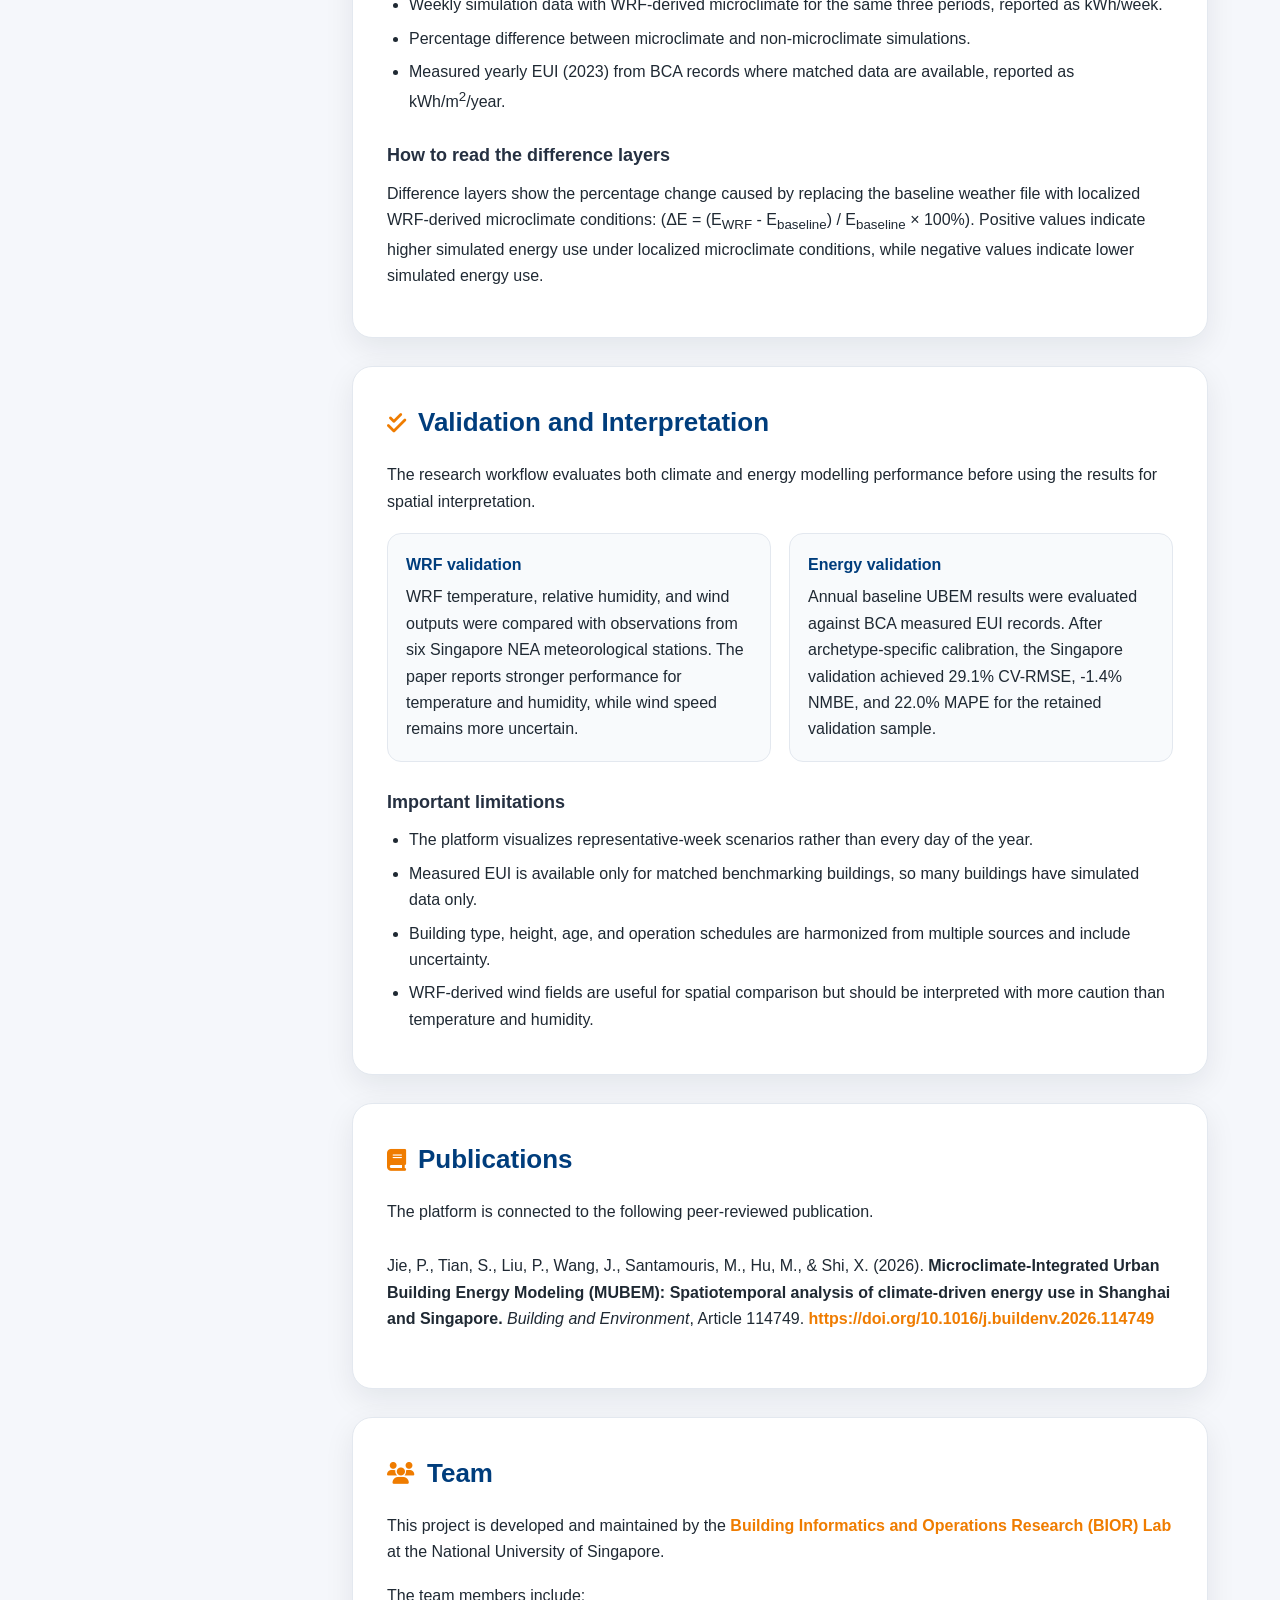
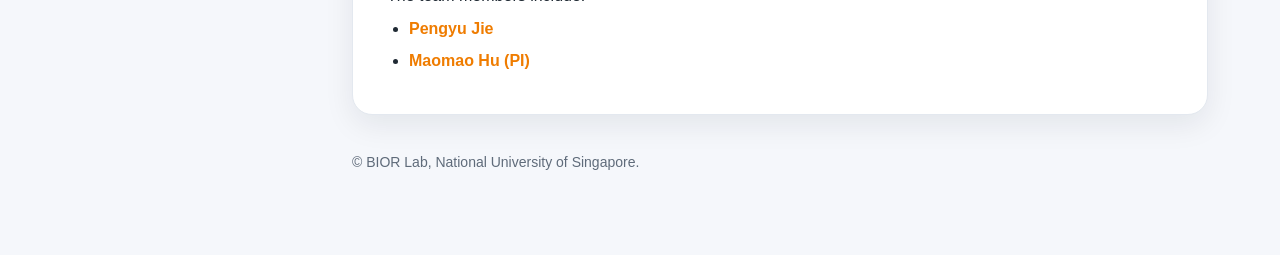
==== commit 7ab85841: "Expand guide data sources and fusion figure" ====
--- a/guide/index.html
+++ b/guide/index.html
@@ -215,6 +215,28 @@
       display: block;
       margin-bottom: 6px;
       color: var(--nus-blue);
+    }
+
+    .data-fusion-figure {
+      margin: 22px 0 8px;
+      padding: 12px;
+      background: #f8fafc;
+      border: 1px solid var(--border);
+      border-radius: 14px;
+    }
+
+    .data-fusion-figure img {
+      display: block;
+      width: 100%;
+      height: auto;
+      border-radius: 10px;
+    }
+
+    .data-fusion-figure figcaption {
+      margin-top: 10px;
+      color: var(--text-muted);
+      font-size: 14px;
+      line-height: 1.55;
     }
 
     .team-intro {
@@ -341,8 +363,8 @@
           <div class="info-card">
             <strong>Platform scale</strong>
             The current Singapore dataset includes 118,782 buildings, 500 m district grids,
-            WRF-derived hourly microclimate fields, LCZ layers, simulated weekly energy use,
-            and measured annual EUI records for 2023 where available.
+            WRF-derived hourly microclimate fields, LCZ layers, simulated weekly energy use
+            in kWh/week, and measured annual EUI records for 2023 where available.
           </div>
 
           <div class="info-card">
@@ -398,10 +420,13 @@
         <h3>Building geometry, height, type, and age</h3>
         <p>
           Building footprints and attributes were compiled through multi-source data fusion.
-          Invalid footprint records smaller than 20 m<sup>2</sup> were excluded. Building height
-          was collected where available and completed using spatial overlap transfer and
-          K-nearest-neighbor imputation for missing records. Building type and construction-age
-          information were harmonized into Singapore-specific archetypes for energy modelling.
+          Invalid footprint records smaller than 20 m<sup>2</sup> were excluded, and duplicated
+          or topologically invalid records were screened before model construction. Building
+          height was assembled from available map, public-housing, government/open-data, and
+          machine-learning sources, then completed with spatial overlap transfer,
+          neighbourhood-based interpolation, and K-nearest-neighbor gap filling under
+          cross-source consistency constraints. Building type and construction-age information
+          were harmonized into Singapore-specific archetypes for energy modelling.
         </p>
 
         <ul>
@@ -412,6 +437,11 @@
           <li>
             HDB public housing attributes, including completion year and floor information:
             <a href="https://data.gov.sg/dataset/hdb-property-information" target="_blank" rel="noopener noreferrer">HDB Property Information on data.gov.sg</a>.
+          </li>
+          <li>
+            Licensed or official building records, where available, were used as authoritative
+            anchors for footprint, type, and height attributes, while open building outlines
+            were used to improve spatial completeness.
           </li>
           <li>
             Commercial and public building benchmarking records:
@@ -425,25 +455,84 @@
           </li>
           <li>
             Machine-learning based building-height reference:
-            <a href="https://www.nature.com/articles/s41597-024-03719-w" target="_blank" rel="noopener noreferrer">UT-GLOBUS</a>.
-          </li>
-        </ul>
+            <a href="https://www.nature.com/articles/s41597-024-03719-w" target="_blank" rel="noopener noreferrer">GLObal Building heights for Urban Studies (UT-GLOBUS)</a>.
+          </li>
+        </ul>
+
+        <figure class="data-fusion-figure">
+          <img src="assets/fig3-data-fusion.jpg" alt="Multi-source building attribute layers and spatial data fusion workflow" />
+          <figcaption>
+            Multi-source building-attribute fusion workflow used to construct the integrated
+            geometry database for UBEM simulation, including spatial joins, topology checks,
+            duplicate/outlier screening, interpolation, and gap filling.
+          </figcaption>
+        </figure>
 
         <h3>Building archetypes</h3>
         <p>
-          The Singapore building stock was classified into major archetypes and subcategories.
-          Residential buildings form the largest share, followed by public service, commercial,
-          office and amenities, and education. These archetypes define geometry assumptions,
-          schedules, internal loads, envelope properties, HVAC settings, and model calibration
-          factors used in the MUBEM workflow.
-        </p>
-
-        <ul>
-          <li>Public service: industrial, hospital, clinic, nursing home.</li>
-          <li>Commercial: retail, office, mixed development, business park, shophouse.</li>
-          <li>Education: institutes of higher learning and non-institutes of higher learning.</li>
-          <li>Residential: private apartment, HDB, landed property, hotel.</li>
-          <li>Office and amenities: community cultural, data center, sports, restaurant, supermarket.</li>
+          Building archetypes were assigned through a multi-source matching workflow rather
+          than a single authoritative attribute table. Following the MUBEM workflow described in
+          the related paper, building footprints were spatially joined with planning-use,
+          address, public-housing, and measured-energy records. Where a source did not directly
+          provide a building-level label, nearby address, land-use, height, age, and contextual
+          attributes were used to harmonize each footprint into an energy-model archetype. The
+          web map displays the processed research labels and does not redistribute the raw
+          source datasets.
+        </p>
+
+        <ul>
+          <li>
+            Authoritative footprint reference, where licence access is available:
+            <a href="https://www.sla.gov.sg/geospatial/digitised-land-information/" target="_blank" rel="noopener noreferrer">SLA Digitised Land Information - Building Outline</a>.
+            Open-footprint alternatives and supplementary volunteered attributes can be obtained from
+            <a href="https://www.openstreetmap.org/about/en" target="_blank" rel="noopener noreferrer">OpenStreetMap</a>
+            or the
+            <a href="https://www.hotosm.org/en/tools-resources/tech-product-suite/hot-export-tool/" target="_blank" rel="noopener noreferrer">HOT Export Tool</a>.
+          </li>
+          <li>
+            Planning-use context for residential, commercial, industrial, civic, utility, park,
+            and other land-use cues:
+            <a href="https://data.gov.sg/datasets/d_90d86daa5bfaa371668b84fa5f01424f/view" target="_blank" rel="noopener noreferrer">URA Master Plan 2019 Land Use layer</a>
+            and
+            <a href="https://data.gov.sg/collections/1645/datasets/d_e8e3249d4433845bdd8034ae44329d9e/view" target="_blank" rel="noopener noreferrer">URA Master Plan 2019 Building layer</a>.
+          </li>
+          <li>
+            Non-residential labels, gross floor area, EUI, and benchmarking categories for
+            offices, hotels, retail, mixed developments, healthcare, institutional, civic,
+            community, cultural, sports, and recreation buildings:
+            <a href="https://data.gov.sg/dataset/building-energy-performance-data" target="_blank" rel="noopener noreferrer">BCA Publication of Building Energy Performance Data</a>
+            and
+            <a href="https://www1.bca.gov.sg/sustainability/legislation-on-environmental-sustainability-for-buildings/existing-buildings/building-energy-benchmarking-report/" target="_blank" rel="noopener noreferrer">BCA Building Energy Benchmarking Report</a>.
+          </li>
+          <li>
+            Public-housing identification and residential metadata, including block number,
+            street, maximum floor level, completion year, dwelling-unit composition, and
+            ancillary-use flags:
+            <a href="https://data.gov.sg/datasets/d_17f5382f26140b1fdae0ba2ef6239d2f/view" target="_blank" rel="noopener noreferrer">HDB Property Information</a>.
+          </li>
+          <li>
+            Address, postal-code, building-name, and coordinate matching support:
+            <a href="https://geoworks.sla.gov.sg/sla-products/onemap/" target="_blank" rel="noopener noreferrer">SLA OneMap</a>
+            search and reverse-geocoding services.
+          </li>
+        </ul>
+
+        <h3>Urban context, population, and administrative boundaries</h3>
+        <p>
+          Population density and administrative boundaries provide contextual layers for
+          district-scale interpretation and regional filtering. They are used as supporting
+          spatial references rather than as direct inputs to the building-energy simulation.
+        </p>
+
+        <ul>
+          <li>
+            Gridded population-density context:
+            <a href="https://www.worldpop.org/" target="_blank" rel="noopener noreferrer">WorldPop</a>.
+          </li>
+          <li>
+            Singapore national boundary and map-line reference:
+            <a href="https://beta.data.gov.sg/collections/1590/datasets/d_10480c0b59e65663dfae1028ff4aa8bb/view" target="_blank" rel="noopener noreferrer">SLA National Map Line</a>.
+          </li>
         </ul>
 
         <h3>Weather, LCZ, and validation data</h3>
@@ -529,12 +618,7 @@
           preprocessing. At the building-energy level, the WRF-derived local variables above are
           inserted into grid-specific EPW weather files, so that each building can be simulated
           with a localized microclimate boundary condition rather than a single city-wide weather
-          file. If the raw WRF forcing archive is released later, cite the exact forcing product
-          used for the simulations, such as an official
-          <a href="https://oidc.rda.ucar.edu/datasets/d083002/detailed_metadata/" target="_blank" rel="noopener noreferrer">NCEP FNL</a>
-          or
-          <a href="https://www.ecmwf.int/en/forecasts/dataset/ecmwf-reanalysis-v5" target="_blank" rel="noopener noreferrer">ERA5</a>
-          dataset, as appropriate.
+          file.
         </p>
       </section>
 
@@ -598,10 +682,10 @@
 
         <h3>Energy layers in the platform</h3>
         <ul>
-          <li>Weekly simulation data without microclimate for relatively hot, relatively cool, and transitional periods.</li>
-          <li>Weekly simulation data with WRF-derived microclimate for the same three periods.</li>
+          <li>Weekly simulation data without microclimate for relatively hot, relatively cool, and transitional periods, reported as kWh/week.</li>
+          <li>Weekly simulation data with WRF-derived microclimate for the same three periods, reported as kWh/week.</li>
           <li>Percentage difference between microclimate and non-microclimate simulations.</li>
-          <li>Measured yearly EUI (2023) from BCA records where matched data are available.</li>
+          <li>Measured yearly EUI (2023) from BCA records where matched data are available, reported as kWh/m<sup>2</sup>/year.</li>
         </ul>
 
         <h3>How to read the difference layers</h3>
@@ -651,16 +735,16 @@
         <h2><i class="fa-solid fa-book"></i>Publications</h2>
 
         <p>
-          The platform is connected to the following research output. Full journal details will be
-          updated after publication.
+          The platform is connected to the following peer-reviewed publication.
         </p>
 
         <ul class="publication-list">
           <li>
+            Jie, P., Tian, S., Liu, P., Wang, J., Santamouris, M., Hu, M., &amp; Shi, X. (2026).
             <strong>Microclimate-Integrated Urban Building Energy Modeling (MUBEM):
             Spatiotemporal analysis of climate-driven energy use in Shanghai and Singapore.</strong>
-            Preprint available on
-            <a href="https://papers.ssrn.com/sol3/papers.cfm?abstract_id=6203923" target="_blank" rel="noopener noreferrer">SSRN</a>.
+            <em>Building and Environment</em>, Article 114749.
+            <a href="https://doi.org/10.1016/j.buildenv.2026.114749" target="_blank" rel="noopener noreferrer">https://doi.org/10.1016/j.buildenv.2026.114749</a>
           </li>
         </ul>
       </section>
